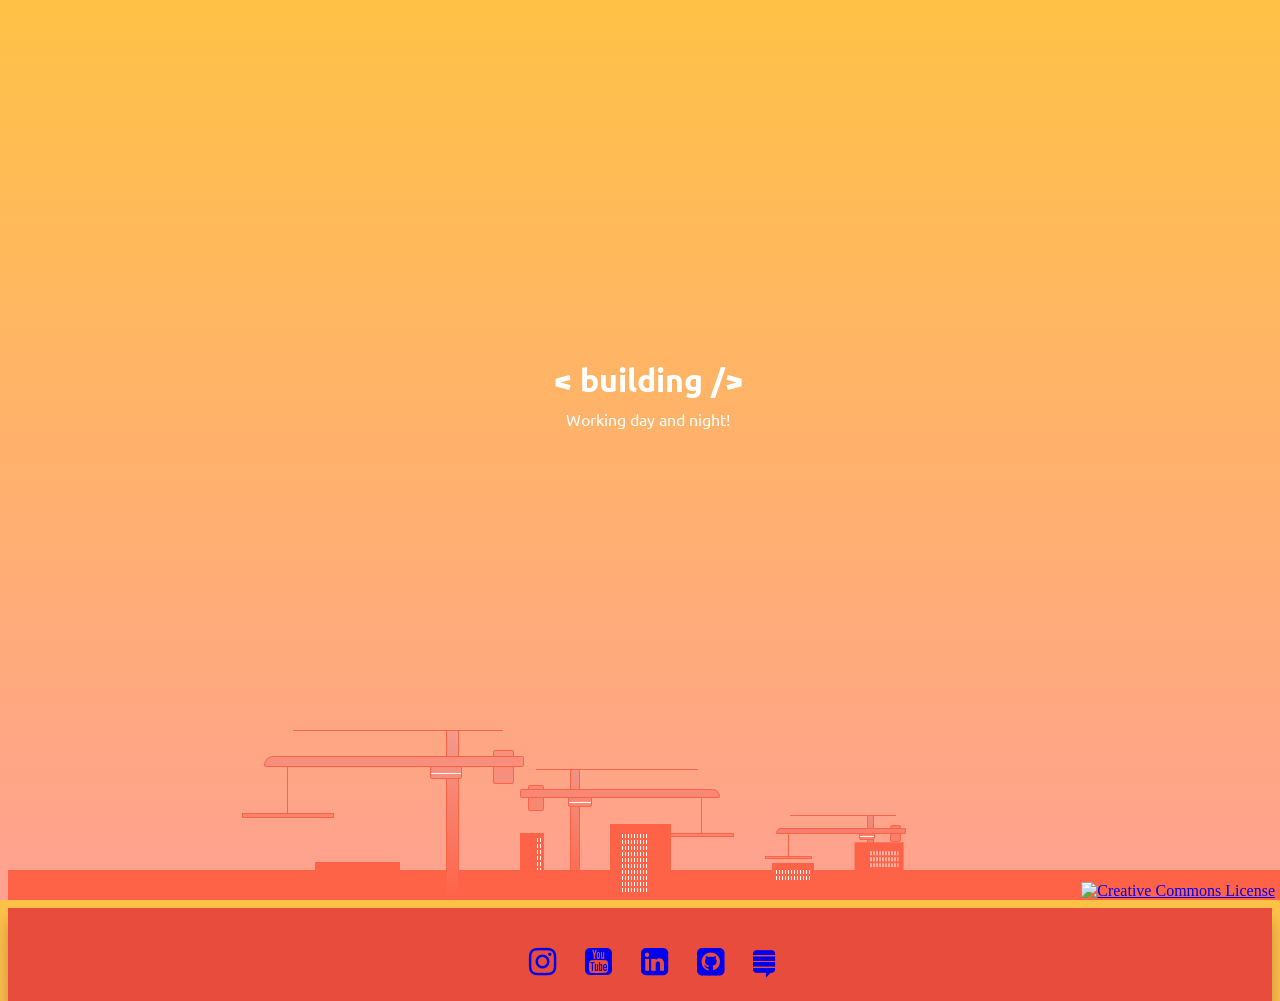
==== index.html @ 9c2941b0 "Add files via upload" ====
<!DOCTYPE html>
<html >
<head>
  <meta charset="UTF-8">
  <title>Under Construction</title>
  <meta name="viewport" content="width=device-width, initial-scale=1">
  <link rel="stylesheet" href="https://cdnjs.cloudflare.com/ajax/libs/normalize/5.0.0/normalize.min.css">
  <link rel="stylesheet" href="https://maxcdn.bootstrapcdn.com/font-awesome/4.7.0/css/font-awesome.min.css">

      <link rel="stylesheet" href="css/style.css">


</head>

<body>

<div id="content">
  <h1>< building /></h1>
  <p>Working day and night!</p>
</div>

<div class="box">
  <div class="social">
    <ul>
      <li><a href="https://www.instagram.com/astronomgunlugu/" class="social-item"><i class="fa fa-instagram"></i></a></li>
      <li><a href="https://www.youtube.com/channel/UC6YLeZN866WHP4m5f0MF90w" class="social-item"><i class="fa fa-youtube-square"></i></a></li>
      <li><a href="https://www.linkedin.com/in/stziza/" class="social-item"><i class="fa fa-linkedin-square"></i></a></li>
      <li><a href="https://github.com/stziza" class="social-item"><i class="fa fa-github-square"></i></a></li>
      <li><a href="https://stackexchange.com/users/5307423/h-aziz-kay%c4%b1han?tab=accounts" class="social-item"><i class="fa fa-stack-exchange"></i></a></li>
    </ul>
  </div>
</div>

<div id="outerCraneContainer">
  <div class="buildings">
    <div></div>
    <div class="1"></div>
    <div class="2"></div>
    <div class="3"></div>
    <div class="4"></div>
  </div>
  <div class="crane craneThree">
    <div class="line lineOne"></div>
    <div class="line lineTwo"></div>
    <div class="line lineThree"></div>
    <div class="stand"></div>
    <div class="weight"></div>
    <div class="cabin"></div>
    <div class="arm"></div>
  </div>
  <div class="crane craneTwo">
    <div class="line lineOne"></div>
    <div class="line lineTwo"></div>
    <div class="line lineThree"></div>
    <div class="stand"></div>
    <div class="weight"></div>
    <div class="cabin"></div>
    <div class="arm"></div>
  </div>
  <div class="crane craneOne">
    <div class="line lineOne"></div>
    <div class="line lineTwo"></div>
    <div class="line lineThree"></div>
    <div class="stand"></div>
    <div class="weight"></div>
    <div class="cabin"></div>
    <div class="arm"></div>
  </div>
</div><a rel="license" href="http://creativecommons.org/licenses/by-nc-sa/4.0/" id="license"><img alt="Creative Commons License" style="border-width:0" src="https://i.creativecommons.org/l/by-nc-sa/4.0/88x31.png"/></a>


</body>
</html>
---- css/style.css ----
@import url("https://fonts.googleapis.com/css?family=Ubuntu");
#outerCraneContainer {
  position: absolute;
  width: 100%;
  height: 100%;
  bottom: 0;
  overflow: hidden;
  display: -webkit-box;
  display: -ms-flexbox;
  display: flex;
  -webkit-box-pack: center;
      -ms-flex-pack: center;
          justify-content: center;
  box-shadow: inset 0 -60px 0 -30px #ff6347;
}
.buildings {
  height: 84.9673202614379px;
  width: 100%;
  left: 0;
}
.buildings div {
  height: inherit;
  width: 42.48366013071895px;
  background: #ff6347;
  position: absolute;
  bottom: 10%;
}
.buildings div:after {
  content: '';
  width: 80%;
  height: 60%;
  left: 10%;
  bottom: 30%;
  background: url("[data-uri]") repeat;
  position: absolute;
}
.buildings div:nth-of-type(1) {
  width: 42.48366013071895px;
  height: 21.241830065359476px;
  right: 37%;
  bottom: 18%;
}
.buildings div:nth-of-type(1):after {
  bottom: 11%;
}
.buildings div:nth-of-type(2) {
  width: 48.552754435107374px;
  height: 28.322440087145967px;
  right: 30%;
  bottom: 35%;
  -webkit-transform: rotate(180deg);
          transform: rotate(180deg);
}
.buildings div:nth-of-type(2):after {
  width: 60%;
  left: 11%;
}
.buildings div:nth-of-type(3) {
  width: 24.276377217553687px;
  height: 37.76325344952796px;
  left: 40%;
  bottom: 35%;
}
.buildings div:nth-of-type(3):after {
  bottom: 0;
  width: 20%;
  height: 85%;
  left: 70%;
}
.buildings div:nth-of-type(4) {
  width: 84.9673202614379px;
  height: 21.241830065359476px;
  left: 24%;
  bottom: 20%;
}
.buildings div:nth-of-type(4):after {
  background: none;
}
.buildings div:nth-of-type(5) {
  width: 61.794414735591204px;
  height: 67.97385620915033px;
  left: 47%;
  bottom: 10%;
}
.buildings div:nth-of-type(5):after {
  bottom: 0;
  width: 40%;
  height: 85%;
  left: 20%;
}
.crane,
.buildings {
  position: absolute;
  bottom: 0;
}
.crane div {
  border-radius: 2px;
  position: absolute;
}
.crane .line {
  border: none;
  background: #ff6347;
  outline: 1px solid transparent;
  z-index: 0;
}
.crane .lineOne {
  width: 60%;
  left: 11%;
  top: 0;
}
.crane .lineTwo {
  width: 19%;
  right: 8%;
  top: 0;
}
.crane .line.lineThree {
  height: 30%;
  top: 22%;
  left: 9%;
}
.crane .line.lineThree:after {
  content: '';
  position: absolute;
  height: 0.2em;
  width: 9000%;
  background: #ff826c;
  display: block;
  bottom: 0;
  left: -4500%;
  border: solid 1px #ff6347;
}
.craneTwo .line.lineThree:after {
  height: 0.1em;
}
.craneThree .line.lineThree:after {
  height: 0.05em;
}
.stand {
  height: 100%;
  width: 5%;
  right: 25%;
  z-index: 1;
  background: -webkit-linear-gradient(bottom, #ff6347, #f29b8b);
  background: linear-gradient(to top, #ff6347, #f29b8b);
}
.craneTwo .stand {
  background: -webkit-linear-gradient(bottom, #ff6347, #f19483);
  background: linear-gradient(to top, #ff6347, #f19483);
}
.craneThree .stand {
  background: -webkit-linear-gradient(bottom, #ff6347, #f08c7b);
  background: linear-gradient(to top, #ff6347, #f08c7b);
}
.weight {
  height: 20%;
  width: 8%;
  right: 4%;
  top: 12%;
  z-index: 2;
  background: #f88f7c;
}
.craneTwo .weight {
  background: #f88773;
}
.craneThree .weight {
  background: #f77f6b;
}
.cabin {
  height: 9%;
  width: 12%;
  right: 24%;
  top: 20%;
  z-index: 2;
  background: #f88f7c;
}
.cabin:after {
  content: '';
  position: absolute;
  height: 10%;
  width: 100%;
  background: #fff;
  display: block;
  top: 60%;
  left: 0;
}
.craneTwo .cabin {
  background: #f88773;
}
.craneThree .cabin {
  background: #f77f6b;
}
.arm {
  height: 7%;
  width: 100%;
  top: 15%;
  z-index: 3;
  background: #f88f7c;
}
.craneTwo .arm {
  background: #f88773;
}
.craneThree .arm {
  background: #f77f6b;
}
.crane div.arm {
  border-top-left-radius: 10px;
}
.brick {
  height: 6%;
  width: 9%;
  bottom: 0;
  left: 40%;
  background: #ff7359;
}
.brickTwo {
  left: 48%;
}
.brickThree {
  bottom: 5.5%;
  left: 44%;
}
.craneOne {
  width: 260px;
  height: 169.9346405228758px;
  left: 20%;
}
.craneOne div {
  border: solid 1px #ff6347;
}
.craneOne .line {
  height: 1px;
}
.craneOne .lineThree {
  width: 1px;
}
.craneTwo {
  width: 200px;
  height: 130.718954248366px;
  -webkit-transform: scaleX(-1);
          transform: scaleX(-1);
  left: 40%;
  z-index: -1;
}
.craneTwo div {
  border: solid 1px #ff6347;
}
.craneTwo .line {
  height: 0.769230769230769px;
}
.craneTwo .lineThree {
  width: 0.714285714285714px;
  -webkit-animation-delay: 3s;
          animation-delay: 3s;
}
.craneTwo .cabin,
.craneTwo .arm,
.craneTwo .picker,
.craneTwo .weight {
  -webkit-animation-delay: 3s;
          animation-delay: 3s;
}
.craneThree {
  width: 130px;
  height: 84.9673202614379px;
  left: 60%;
  z-index: -1;
}
.craneThree div {
  border: solid 1px #ff6347;
}
.craneThree .line {
  height: 0.5px;
}
.craneThree .lineThree {
  width: 0.5px;
  -webkit-animation-delay: 1.5s;
          animation-delay: 1.5s;
}
.craneThree .brickThree {
  bottom: 5%;
}
.craneThree .brickOne,
.craneThree .brickTwo {
  bottom: 0;
}
.craneThree .cabin,
.craneThree .arm,
.craneThree .picker,
.craneThree .weight {
  -webkit-animation-delay: 1.5s;
          animation-delay: 1.5s;
}
.crane {
  -webkit-perspective: 600px;
          perspective: 600px;
}
.lineOne {
  -webkit-transform-origin: right 0;
          transform-origin: right 0;
  -webkit-animation: moveLineOne 12s infinite alternate;
          animation: moveLineOne 12s infinite alternate;
}
.lineTwo {
  -webkit-transform-origin: top left;
          transform-origin: top left;
  -webkit-animation: moveLineTwo 12s infinite alternate;
          animation: moveLineTwo 12s infinite alternate;
}
.lineThree {
  -webkit-transform-origin: right center;
          transform-origin: right center;
  -webkit-animation: moveLineThree 12s ease-in-out infinite alternate;
          animation: moveLineThree 12s ease-in-out infinite alternate;
}
.cabin,
.arm,
.picker {
  -webkit-transform-origin: 80% center;
          transform-origin: 80% center;
  -webkit-animation: moveCrane 12s infinite alternate;
          animation: moveCrane 12s infinite alternate;
}
.weight {
  -webkit-transform-origin: 0 center;
          transform-origin: 0 center;
  -webkit-animation: moveWeight 12s infinite alternate;
          animation: moveWeight 12s infinite alternate;
}
html {
  -ms-text-size-adjust: 100%;
  -webkit-text-size-adjust: 100%;
  -webkit-tap-highlight-color: transparent;
}
html,
body {
  height: 100%;
}
* {
  box-sizing: border-box;
}
body {
  background: -webkit-linear-gradient(bottom, #ffa191, #ffc247);
  background: linear-gradient(to top, #ffa191, #ffc247);
  -webkit-font-smoothing: antialiased;
  -moz-osx-font-smoothing: grayscale;
  text-shadow: 1px 1px 1px rgba(0,0,0,0.004);
}
.box {
  background-color: #e74c3c;
  width: 100%;
  padding: 20px;
  position: relative;
  box-sizing: border-box;
  overflow: visible;
  box-shadow: 0 12px 15px 0 rgba(0, 0, 0, 0.24);
}
.box label {
  color: #FFF;
  font-size: 1.3em;
  font-family: 'Dosis', sans-serif;
}
.box input[type="email"] {
  background: transparent;
  border: none;
  border-bottom: solid 1px #FFF;
  padding: 5px;
  width: 100%;
  box-sizing: border-box;
  font-size: 1.1em;
  margin-top: 10px;
  color: #FFF;
  font-family: 'Dosis', sans-serif;
}
.box input[type="email"]:focus, .box input[type="email"]:active,
.box button[type="submit"]:focus, .box button[type="submit"]:active {
  outline: none;
  /*border-bottom: solid 3px #FFF; */
}
.box button[type="submit"] {
  margin: 30px auto;
  text-algin: center;
  border: none;
  background: transparent;
  border: solid 3px #FFF;
  padding: 5px 15%;
  text-transform: uppercase;
  color: #FFF;
  font-size: 1.5em;
  font-family: 'Architects Daughter',  cursive;
  border-radius: 3px;
  cursor: pointer;
  position: relative;
  left: 50%;
  transform: translate(-50%, 0);
}
.box button[type="submit"] .fa {
  margin-left: 10px;
}
.box button[type="submit"]:hover {
  background-color: #FFF;
  color: #e74c3c;
}
.box .social {
  margin: 0 auto;
  text-align: center;
}
.box .social ul {
  list-style-type: none;
  margin-bottom: 0;
  padding-left: 0;
}
.box .social ul li {
  display: inline-block;
  font-size: 2em;
  color: #FFF;
  margin-left: 25px;
  cursor: pointer;
}
#content {
  height: 100%;
  width: 100%;
  display: -webkit-box;
  display: -ms-flexbox;
  display: flex;
  -webkit-box-orient: vertical;
  -webkit-box-direction: normal;
      -ms-flex-direction: column;
          flex-direction: column;
  -webkit-box-align: center;
      -ms-flex-align: center;
          align-items: center;
  -webkit-box-pack: center;
      -ms-flex-pack: center;
          justify-content: center;
  font-family: Ubuntu;
  color: #fff;
}
#content h1,
#content p {
  margin: -8rem 0 0 1rem;
}
#content p {
  margin-top: 0.5rem;
}
#license {
  position: absolute;
  bottom: 0;
  right: 5px;
}
@-webkit-keyframes moveCrane {
  0%, 20% {
    -webkit-transform: rotateY(0);
            transform: rotateY(0);
  }
  70%, 100% {
    -webkit-transform: rotateY(45deg);
            transform: rotateY(45deg);
  }
}
@keyframes moveCrane {
  0%, 20% {
    -webkit-transform: rotateY(0);
            transform: rotateY(0);
  }
  70%, 100% {
    -webkit-transform: rotateY(45deg);
            transform: rotateY(45deg);
  }
}
@-webkit-keyframes moveWeight {
  0%, 20% {
    -webkit-transform: rotateY(0) translateX(0);
            transform: rotateY(0) translateX(0);
  }
  70%, 100% {
    -webkit-transform: rotateY(45deg) translateX(-50%);
            transform: rotateY(45deg) translateX(-50%);
  }
}
@keyframes moveWeight {
  0%, 20% {
    -webkit-transform: rotateY(0) translateX(0);
            transform: rotateY(0) translateX(0);
  }
  70%, 100% {
    -webkit-transform: rotateY(45deg) translateX(-50%);
            transform: rotateY(45deg) translateX(-50%);
  }
}
@-webkit-keyframes moveLineOne {
  0%, 20% {
    -webkit-transform: rotateY(0) rotateZ(-10deg);
            transform: rotateY(0) rotateZ(-10deg);
  }
  70%, 100% {
    -webkit-transform: rotateY(45deg) rotateZ(-10deg);
            transform: rotateY(45deg) rotateZ(-10deg);
  }
}
@keyframes moveLineOne {
  0%, 20% {
    -webkit-transform: rotateY(0) rotateZ(-10deg);
            transform: rotateY(0) rotateZ(-10deg);
  }
  70%, 100% {
    -webkit-transform: rotateY(45deg) rotateZ(-10deg);
            transform: rotateY(45deg) rotateZ(-10deg);
  }
}
@-webkit-keyframes moveLineTwo {
  0%, 20% {
    -webkit-transform: rotateY(0) rotateZ(29deg);
            transform: rotateY(0) rotateZ(29deg);
  }
  70%, 100% {
    -webkit-transform: rotateY(15deg) rotateZ(29deg);
            transform: rotateY(15deg) rotateZ(29deg);
  }
}
@keyframes moveLineTwo {
  0%, 20% {
    -webkit-transform: rotateY(0) rotateZ(29deg);
            transform: rotateY(0) rotateZ(29deg);
  }
  70%, 100% {
    -webkit-transform: rotateY(15deg) rotateZ(29deg);
            transform: rotateY(15deg) rotateZ(29deg);
  }
}
@-webkit-keyframes moveLineThree {
  0% {
    -webkit-transform: translate(0, 0);
            transform: translate(0, 0);
  }
  20% {
    -webkit-transform: translate(2500%, -18%);
            transform: translate(2500%, -18%);
  }
  60% {
    -webkit-transform: translate(11000%, -25%);
            transform: translate(11000%, -25%);
  }
  70% {
    -webkit-transform: translate(9100%, -25%);
            transform: translate(9100%, -25%);
    height: 30%;
  }
  90%, 100% {
    -webkit-transform: translate(9100%, -15%);
            transform: translate(9100%, -15%);
    height: 80%;
  }
}
@keyframes moveLineThree {
  0% {
    -webkit-transform: translate(0, 0);
            transform: translate(0, 0);
  }
  20% {
    -webkit-transform: translate(2500%, -18%);
            transform: translate(2500%, -18%);
  }
  60% {
    -webkit-transform: translate(11000%, -25%);
            transform: translate(11000%, -25%);
  }
  70% {
    -webkit-transform: translate(9100%, -25%);
            transform: translate(9100%, -25%);
    height: 30%;
  }
  90%, 100% {
    -webkit-transform: translate(9100%, -15%);
            transform: translate(9100%, -15%);
    height: 80%;
  }
}
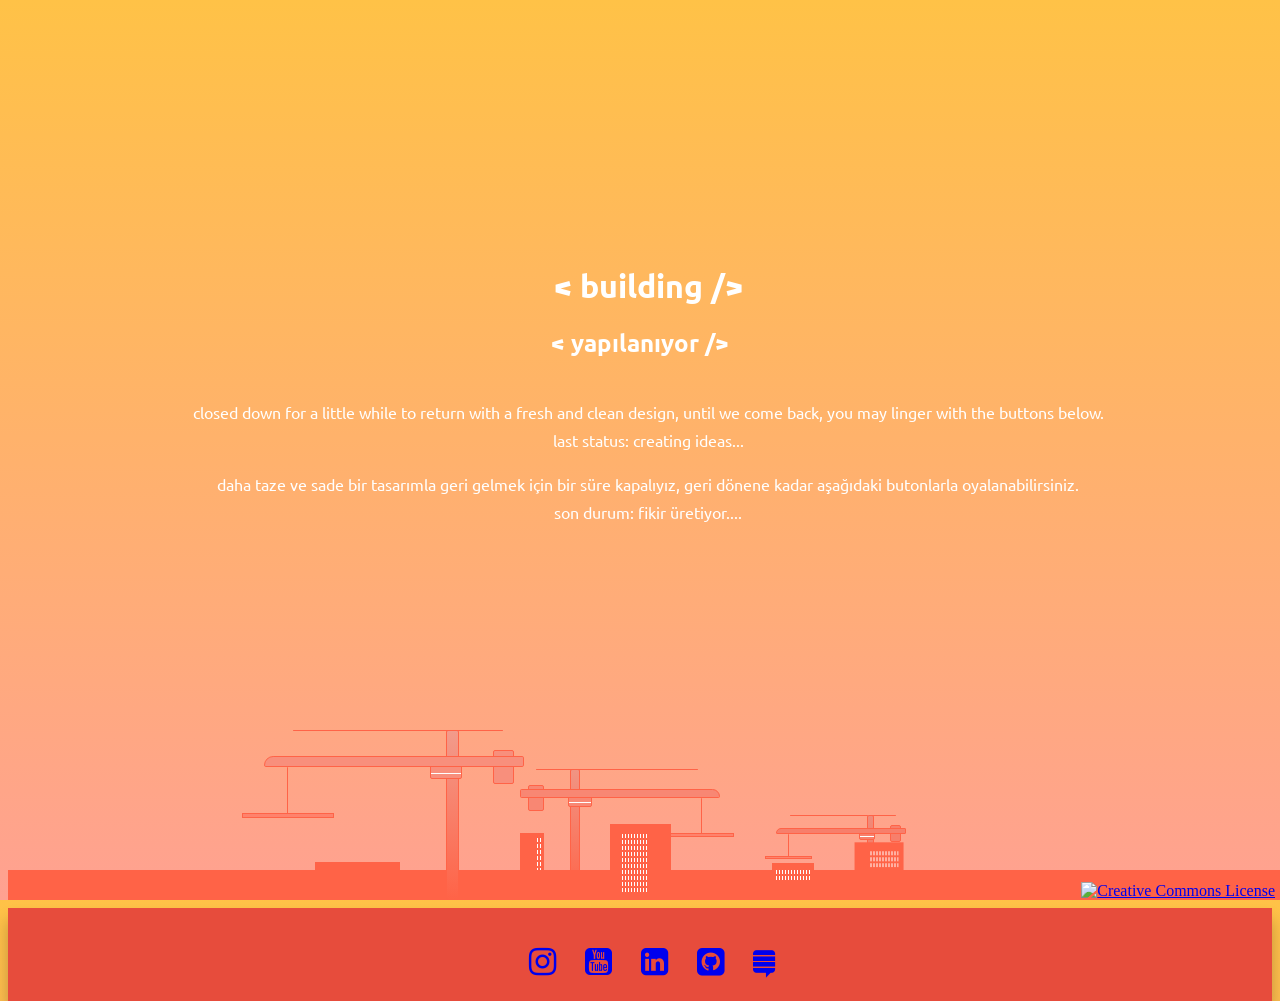
==== commit 21333acf: "Add files via upload" ====
--- a/index.html
+++ b/index.html
@@ -15,8 +15,17 @@
 <body>
 
 <div id="content">
-  <h1>< building /></h1>
-  <p>Working day and night!</p>
+  <h1><  building /></h1>
+  <h2><  yapılanıyor /></h2>
+  <p></p>
+  <p></p>
+  <p>closed down for a little while to return with a fresh and clean design, until we come back, you may linger with the buttons below.</p>
+  <p>last status: creating ideas...</p>
+  <p></p>
+  <p></p>
+  <p>daha taze ve sade bir tasarımla geri gelmek için bir süre kapalıyız, geri dönene kadar aşağıdaki butonlarla oyalanabilirsiniz.</p>
+  <p>son durum: fikir üretiyor....</p>
+
 </div>
 
 <div class="box">
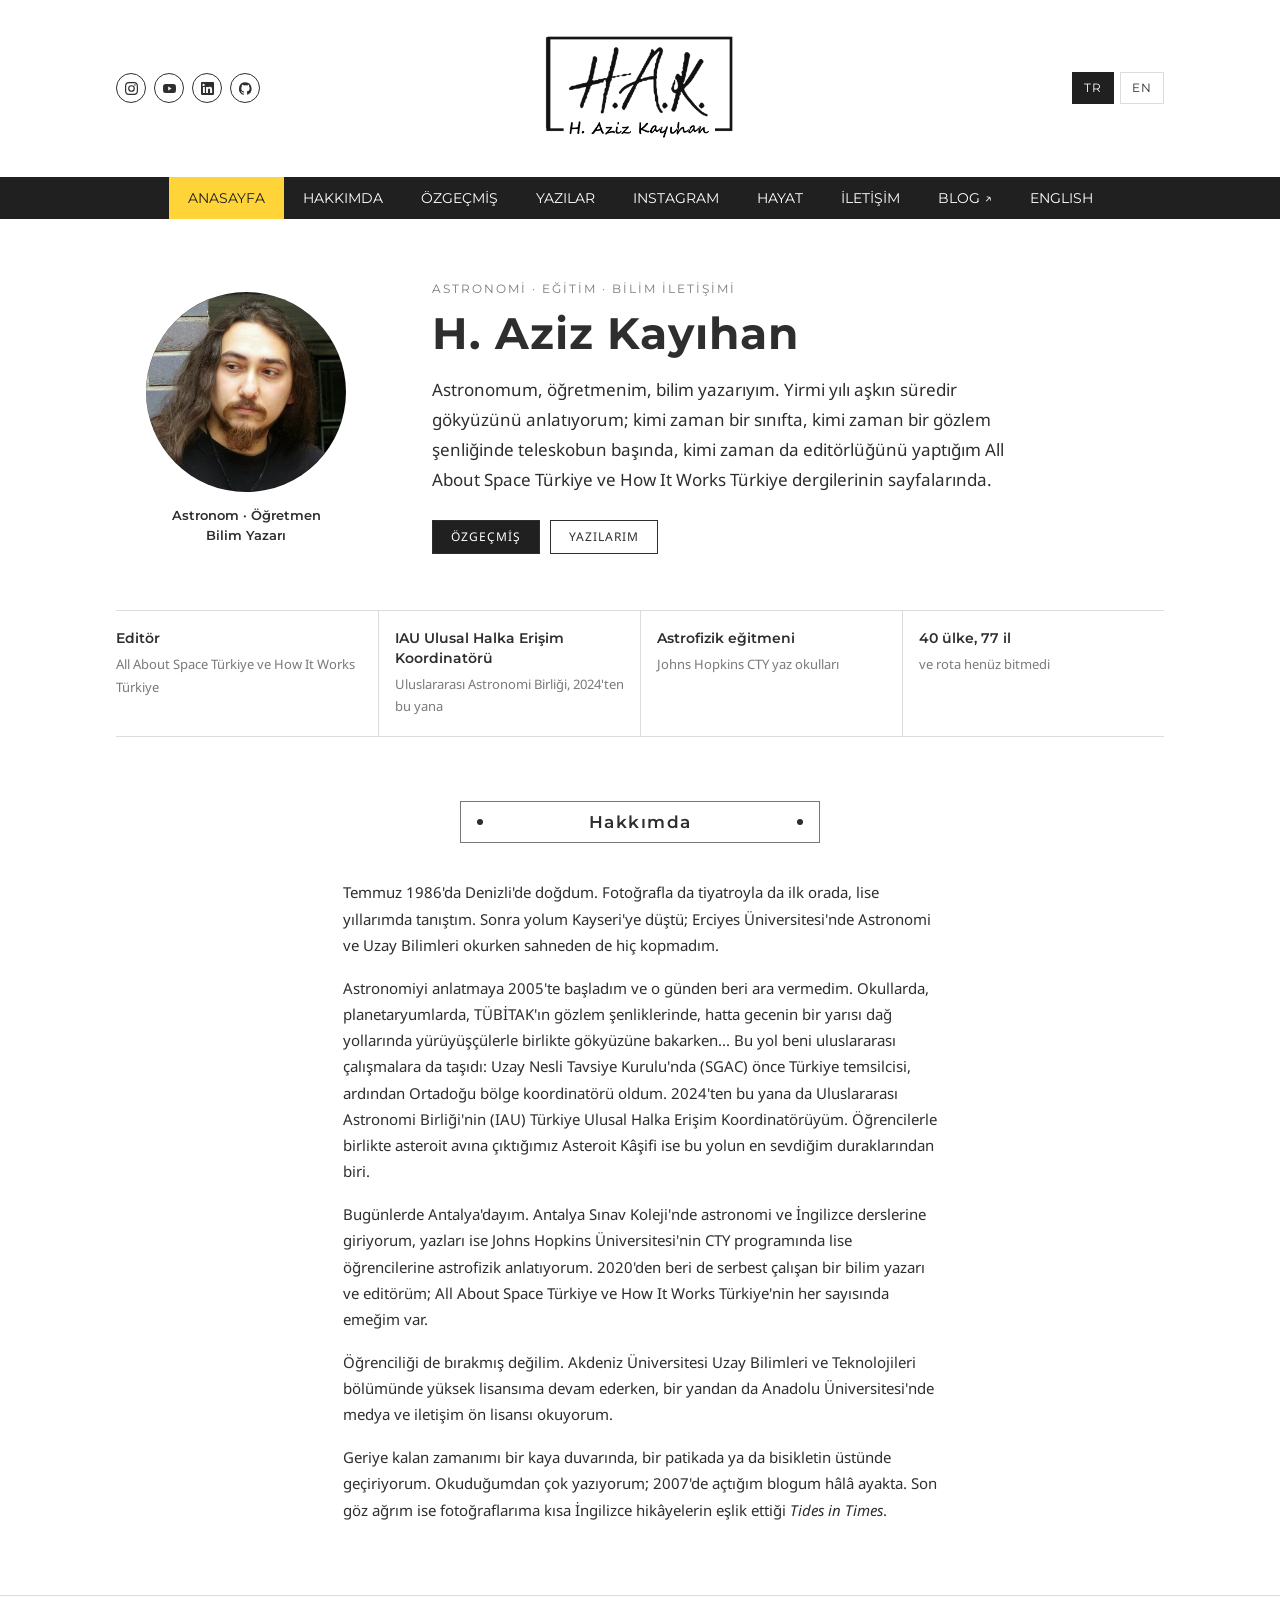
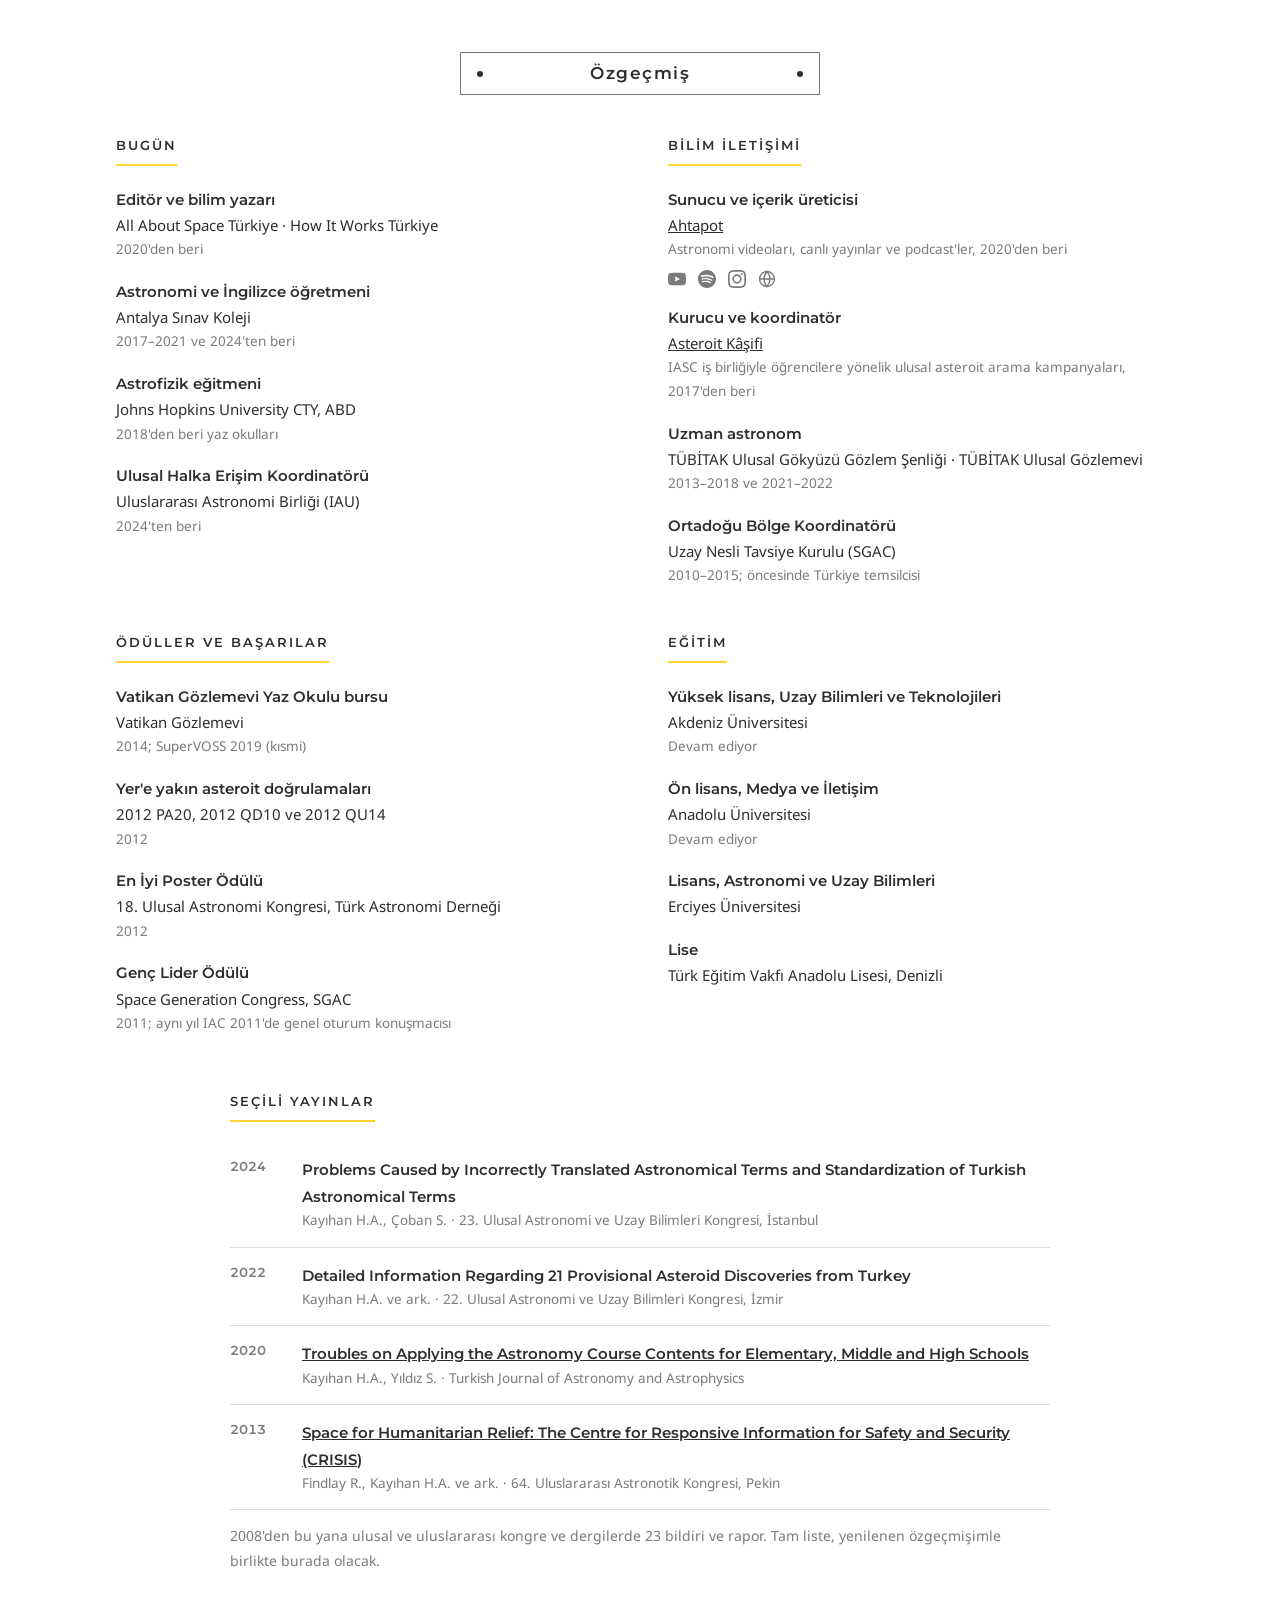
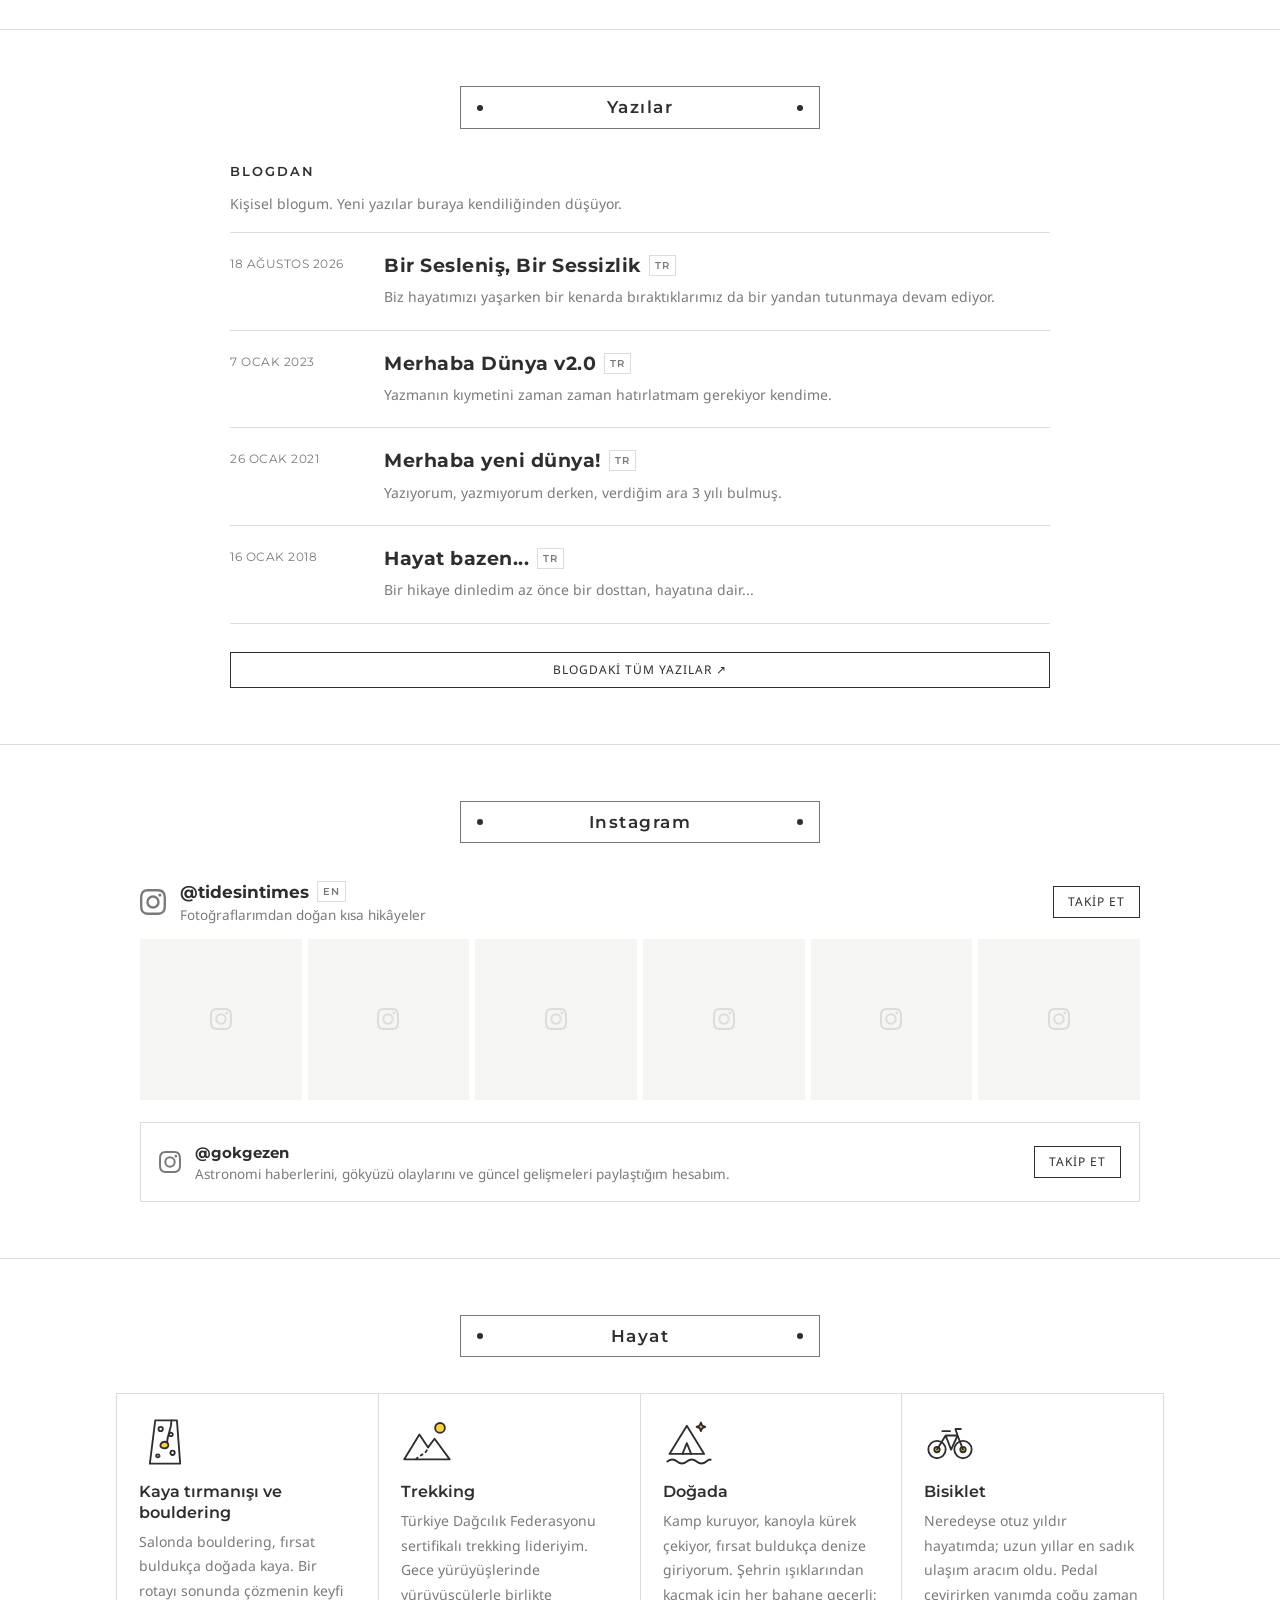
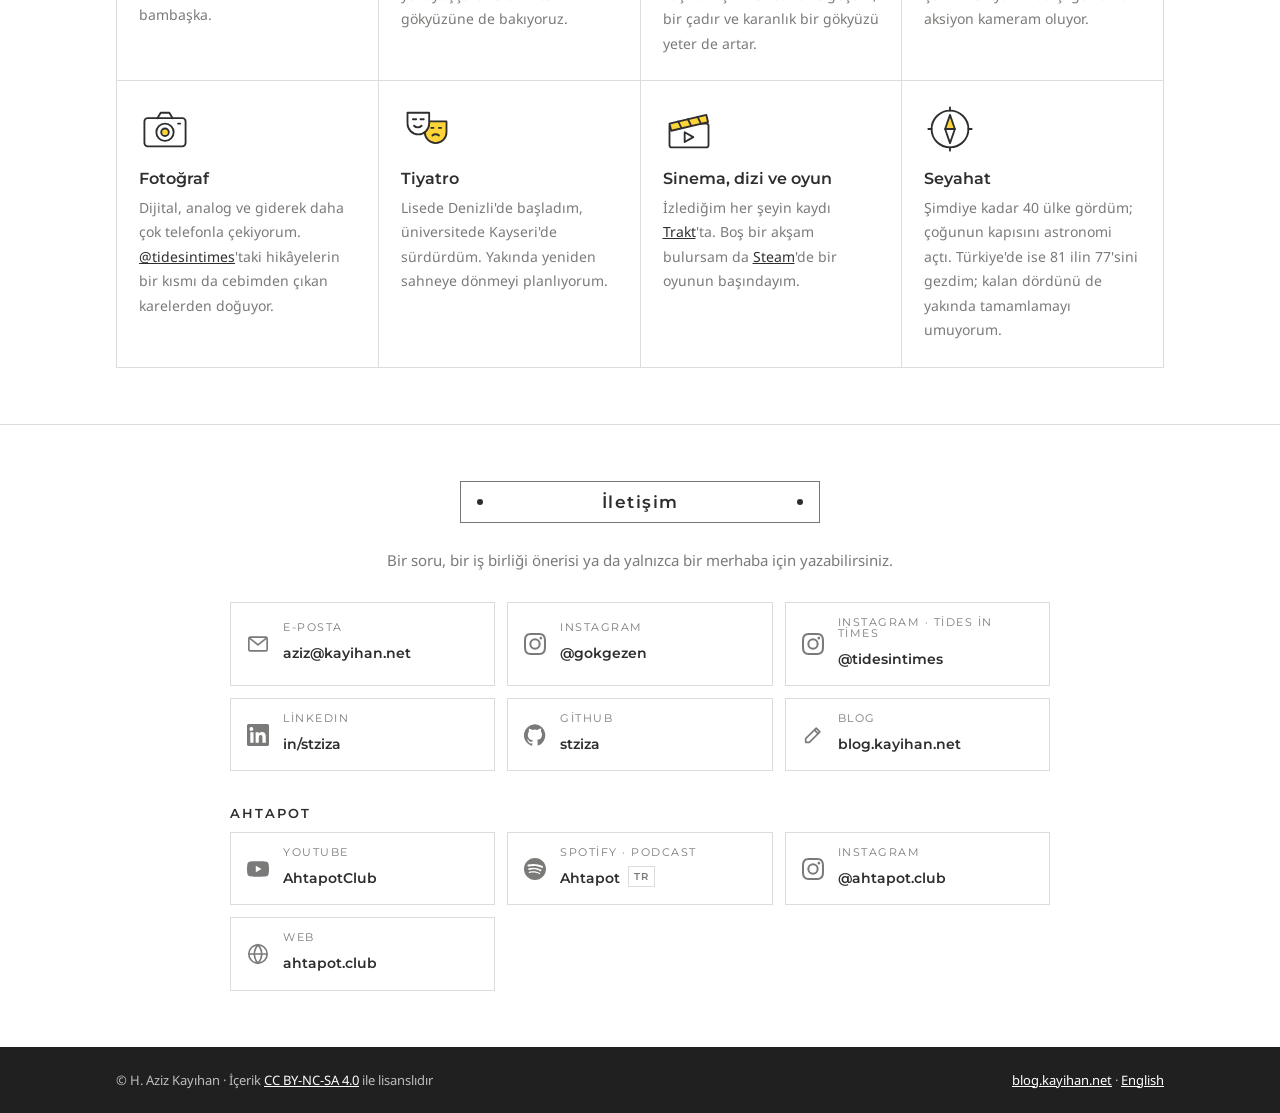
==== commit d1d8c075: "Replace the Under Construction page with the new site Add the Turkish home page, the English page in" ====
--- a/index.html
+++ b/index.html
@@ -1,82 +1,523 @@
-<!DOCTYPE html>
-<html >
+<!doctype html>
+<html lang="tr">
 <head>
-  <meta charset="UTF-8">
-  <title>Under Construction</title>
-  <meta name="viewport" content="width=device-width, initial-scale=1">
-  <link rel="stylesheet" href="https://cdnjs.cloudflare.com/ajax/libs/normalize/5.0.0/normalize.min.css">
-  <link rel="stylesheet" href="https://maxcdn.bootstrapcdn.com/font-awesome/4.7.0/css/font-awesome.min.css">
-
-      <link rel="stylesheet" href="css/style.css">
-
-
+<meta charset="utf-8">
+<meta name="viewport" content="width=device-width, initial-scale=1, viewport-fit=cover">
+<title>H. Aziz Kayıhan</title>
+<meta name="claude:viewport-fit-sides" content="cover">
+<meta name="description" content="H. Aziz Kayıhan: astronom, öğretmen ve bilim yazarı. All About Space Türkiye ve How It Works Türkiye editörü.">
+<link rel="alternate" hreflang="tr" href="https://kayihan.net/">
+<link rel="alternate" hreflang="en" href="https://kayihan.net/en/">
+<link rel="alternate" type="application/atom+xml" title="H.A.K. blog" href="http://blog.kayihan.net/feeds/posts/default">
+<link rel="preconnect" href="https://fonts.googleapis.com">
+<link rel="preconnect" href="https://fonts.gstatic.com" crossorigin>
+<link rel="stylesheet" href="https://fonts.googleapis.com/css2?family=Montserrat:wght@300;400;600;700&family=Noto+Sans:ital,wght@0,400;0,700;1,400&display=swap">
+<style>
+/* Layout: the blog's own frame (white masthead, dark menu bar with a yellow active tab, boxed section titles), no carousel; one centred column with a two-up intro. */
+:root{
+  --paper:#ffffff;
+  --soft:#f5f5f4;
+  --ink:#2e2e2e;
+  --bar:#202020;
+  --muted:#7a7a78;
+  --rule:#dcdcda;
+  --yellow:#ffd439;
+  --todo:#fff3bf;
+  --display:"Montserrat", "Helvetica Neue", Arial, sans-serif;
+  --body:"Noto Sans", "Droid Sans", "Segoe UI", Arial, sans-serif;
+  color-scheme: light;
+}
+*{box-sizing:border-box}
+body{margin:0;background:var(--paper);color:var(--ink);font:15px/1.75 var(--body)}
+body::before{content:"";position:fixed;inset:0 0 auto;height:env(safe-area-inset-top,0px);z-index:10;background:var(--paper)}
+a{color:inherit}
+img{max-width:100%}
+.wrap{max-width:1080px;margin:0 auto;padding-left:max(16px,env(safe-area-inset-left,0px));padding-right:max(16px,env(safe-area-inset-right,0px))}
+:focus-visible{outline:2px solid var(--yellow);outline-offset:3px}
+
+/* Masthead */
+.masthead .wrap{display:grid;grid-template-columns:1fr auto 1fr;align-items:center;padding-block:34px;gap:16px}
+.social{display:flex;gap:8px}
+.social a{width:30px;height:30px;border:1px solid var(--ink);border-radius:50%;display:grid;place-items:center;text-decoration:none;transition:background .2s,color .2s}
+.social a:hover{background:var(--bar);color:var(--paper)}
+.social svg{width:13px;height:13px;fill:currentColor}
+.logo{display:block;text-decoration:none;justify-self:center}
+.logo img{display:block;width:190px;height:auto}
+.logo-fallback{display:none;border:2px solid var(--ink);padding:6px 16px 4px;text-align:center}
+.logo-fallback b{display:block;font:300 34px/1 var(--display);letter-spacing:4px}
+.logo-fallback small{font:400 10px/1.6 var(--display);letter-spacing:.5px}
+.langs{justify-self:end;display:flex;gap:6px;font:400 12px/1 var(--display);letter-spacing:1px}
+.langs a,.langs span{border:1px solid var(--rule);padding:9px 11px;text-decoration:none}
+.langs span{background:var(--bar);color:var(--paper);border-color:var(--bar)}
+.langs a:hover{border-color:var(--ink)}
+
+/* Menu bar */
+.bar{background:var(--bar);position:sticky;top:env(safe-area-inset-top,0px);z-index:5}
+.bar .wrap{display:flex;overflow-x:auto;scrollbar-width:none}
+.bar .wrap > a:first-child{margin-left:auto}
+.bar .wrap > a:last-child{margin-right:auto}
+.bar .wrap::-webkit-scrollbar{display:none}
+.bar a{color:#fff;text-decoration:none;font:400 14px/1 var(--display);text-transform:uppercase;padding:14px 19px;white-space:nowrap}
+.bar a:hover{color:var(--yellow)}
+.bar a.on{background:var(--yellow);color:var(--bar)}
+
+/* Draft note */
+.draft{background:var(--soft);border-bottom:1px solid var(--rule);font-size:13px;color:var(--muted)}
+.draft .wrap{padding-block:10px}
+mark.todo{background:var(--todo);color:var(--ink);padding:0 4px;border-bottom:1px dashed #c9a400}
+
+/* Intro */
+.intro .wrap{display:grid;grid-template-columns:260px minmax(0,1fr);gap:56px;align-items:center;padding-block:64px 56px}
+.portrait{text-align:center}
+.portrait .ph{width:200px;height:200px;border-radius:50%;margin:0 auto 14px;overflow:hidden;background:var(--bar);display:grid;place-items:center}
+.portrait .ph img{width:100%;height:100%;object-fit:cover;display:block}
+.portrait .ph span{display:none;color:var(--yellow);font:700 44px/1 var(--display);letter-spacing:3px}
+.portrait p{margin:0;font:600 13px/1.5 var(--display)}
+.eyebrow{font:400 12px/1 var(--display);letter-spacing:2px;text-transform:uppercase;color:var(--muted);margin:0 0 14px}
+h1{font:700 44px/1.1 var(--display);letter-spacing:1px;margin:0 0 18px;text-wrap:balance}
+.lead{font-size:17px;max-width:60ch;margin:0 0 26px}
+.btns{display:flex;flex-wrap:wrap;gap:10px}
+.btn{display:inline-block;border:1px solid var(--ink);padding:10px 18px;font:400 12px/1 var(--body);letter-spacing:1px;text-transform:uppercase;text-decoration:none;transition:background .2s,color .2s}
+.btn:hover{background:var(--bar);color:var(--paper)}
+.btn.solid{background:var(--bar);color:var(--paper)}
+.btn.solid:hover{background:var(--yellow);color:var(--bar);border-color:var(--yellow)}
+.intro .facts-wrap{display:block;padding-block:0 8px}
+.facts{list-style:none;margin:0;padding:0;border-top:1px solid var(--rule);border-bottom:1px solid var(--rule);display:grid;grid-template-columns:repeat(4,minmax(0,1fr))}
+.facts li{padding:18px 16px;font-size:13px;color:var(--muted);border-left:1px solid var(--rule)}
+.facts li:first-child{border-left:0;padding-left:0}
+.facts b{display:block;color:var(--ink);font:600 14px/1.4 var(--display);margin-bottom:4px}
+
+/* Sections */
+section.block{padding-block:56px}
+section.block + section.block{border-top:1px solid var(--rule)}
+.title{display:flex;align-items:center;justify-content:space-between;gap:12px;border:1px solid #777;padding:10px 16px;max-width:360px;margin:0 auto 36px;font:600 17px/1.2 var(--display);letter-spacing:1.5px}
+.title::before,.title::after{content:"";width:6px;height:6px;border-radius:50%;background:var(--ink);flex:none}
+.title h2{font:inherit;margin:0;text-align:center;flex:1}
+.prose{max-width:66ch;margin:0 auto}
+.prose p{margin:0 0 1.1em}
+
+/* Work */
+.work{display:grid;grid-template-columns:repeat(2,minmax(0,1fr));gap:40px 56px}
+.work h3{font:600 13px/1 var(--display);letter-spacing:2px;text-transform:uppercase;margin:0 0 6px;padding-bottom:12px;border-bottom:2px solid var(--yellow);display:inline-block}
+.work ul{list-style:none;margin:14px 0 0;padding:0;display:grid;gap:16px}
+.work li{min-width:0}
+.work .role{font:600 15px/1.4 var(--display)}
+.work .org{display:block}
+.work .note{display:block;color:var(--muted);font-size:13.5px}
+.pubs{margin-top:52px;max-width:820px;margin-left:auto;margin-right:auto}
+.pubs h3{font:600 13px/1 var(--display);letter-spacing:2px;text-transform:uppercase;margin:0 0 6px;padding-bottom:12px;border-bottom:2px solid var(--yellow);display:inline-block}
+.pubs ol{list-style:none;margin:14px 0 0;padding:0}
+.pubs li{display:grid;grid-template-columns:56px minmax(0,1fr);gap:16px;padding:14px 0;border-bottom:1px solid var(--rule)}
+.pubs .y{font:600 13px/1.6 var(--display);color:var(--muted);font-variant-numeric:tabular-nums}
+.pubs .pt{font:600 15px/1.4 var(--display)}
+.pubs .pv{display:block;color:var(--muted);font-size:13.5px}
+.pubs a{color:var(--ink)}
+.pubs .count{color:var(--muted);font-size:14px;margin:14px 0 0}
+
+/* Writing */
+.posts{list-style:none;margin:0;padding:0}
+.posts li{display:grid;grid-template-columns:130px minmax(0,1fr);gap:24px;padding:20px 0;border-bottom:1px solid var(--rule)}
+.posts li:first-child{border-top:1px solid var(--rule)}
+.posts time{font:400 12px/1.8 var(--display);color:var(--muted);letter-spacing:.5px;text-transform:uppercase}
+.posts a.t{font:700 19px/1.3 var(--display);letter-spacing:.5px;text-decoration:none}
+.posts a.t:hover{text-decoration:underline;text-decoration-color:var(--yellow);text-decoration-thickness:3px}
+.posts p{margin:6px 0 0;color:var(--muted);font-size:14px}
+.lang{font:600 10px/1 var(--display);letter-spacing:1px;border:1px solid var(--rule);padding:3px 5px;margin-left:8px;vertical-align:3px;color:var(--muted);white-space:nowrap}
+.sub{font:600 13px/1 var(--display);letter-spacing:2px;text-transform:uppercase;margin:48px 0 6px}
+.subnote{color:var(--muted);font-size:14px;margin:0 0 20px}
+.more{display:block;margin-top:28px;border:1px solid var(--ink);padding:11px;text-align:center;font:400 12px/1 var(--body);letter-spacing:1px;text-transform:uppercase;text-decoration:none}
+.more:hover{background:var(--bar);color:var(--paper)}
+
+/* Life */
+.life{display:grid;grid-template-columns:repeat(4,minmax(0,1fr));border-top:1px solid var(--rule);border-left:1px solid var(--rule)}
+.life div{padding:22px 22px 24px;border-right:1px solid var(--rule);border-bottom:1px solid var(--rule);min-width:0}
+.life h3{margin:0 0 6px;font:600 16px/1.3 var(--display)}
+.life .ic{width:52px;height:52px;display:block;margin-bottom:14px;fill:none;stroke:var(--ink);stroke-width:1.7;stroke-linecap:round;stroke-linejoin:round}
+.life .ic .y{fill:var(--yellow)}
+.life .ic .p{fill:var(--paper)}
+.life div:hover .ic{transform:rotate(-4deg)}
+.life .ic{transition:transform .25s}
+.life p{margin:0;font-size:14px;color:var(--muted)}
+.life a{color:var(--ink)}
+
+/* Contact */
+.contact-lead{text-align:center;margin:-12px auto 28px;max-width:60ch;color:var(--muted)}
+.contact-sub{max-width:820px;margin:36px auto 12px;font:600 13px/1 var(--display);letter-spacing:2px;text-transform:uppercase}
+.contact{display:grid;grid-template-columns:repeat(auto-fit,minmax(220px,1fr));gap:12px;max-width:820px;margin:0 auto}
+.contact > a,.contact > div{display:flex;align-items:center;gap:14px;border:1px solid var(--rule);padding:14px 16px;text-decoration:none;min-width:0}
+.contact > a:hover{border-color:var(--ink)}
+.contact > a:hover svg{color:var(--ink)}
+.contact svg{width:22px;height:22px;flex:none;color:var(--muted);transition:color .2s}
+.contact span{min-width:0;overflow-wrap:anywhere}
+.contact small{display:block;font:400 11px/1 var(--display);letter-spacing:1.5px;text-transform:uppercase;color:var(--muted);margin-bottom:6px}
+.contact b{font:600 14px/1.3 var(--display)}
+.work .icons{display:flex;gap:12px;margin-top:8px}
+.work .icons a{color:var(--muted);display:inline-flex}
+.work .icons a:hover{color:var(--ink)}
+.work .icons svg{width:18px;height:18px}
+.subnote a{color:var(--ink)}
+/* Instagram */
+.igs{max-width:1000px;margin:0 auto;display:grid;gap:22px}
+.ig{min-width:0}
+.ig-head{display:flex;align-items:center;gap:14px;margin-bottom:14px}
+.ig-head > svg{width:26px;height:26px;flex:none;color:var(--muted)}
+.ig-head > div{flex:1;min-width:0}
+.ig-head .h{font:700 17px/1.3 var(--display);text-decoration:none}
+.ig-head .h:hover{text-decoration:underline;text-decoration-color:var(--yellow);text-decoration-thickness:3px}
+.ig-head small{display:block;color:var(--muted);font-size:13.5px;line-height:1.4}
+.ig-head .btn{padding:9px 14px;flex:none}
+.ig-grid{display:grid;grid-template-columns:repeat(6,minmax(0,1fr));gap:6px}
+.ig-also{display:flex;align-items:center;gap:14px;border:1px solid var(--rule);padding:16px 18px}
+.ig-also > svg{width:22px;height:22px;flex:none;color:var(--muted)}
+.ig-also > div{flex:1;min-width:0}
+.ig-also .h{font:700 15px/1.3 var(--display);text-decoration:none}
+.ig-also .h:hover{text-decoration:underline;text-decoration-color:var(--yellow);text-decoration-thickness:3px}
+.ig-also small{display:block;color:var(--muted);font-size:13.5px;line-height:1.45}
+.ig-also .btn{padding:9px 14px;flex:none}
+.tile{position:relative;aspect-ratio:1;max-width:100%;background:var(--soft);display:grid;place-items:center;color:var(--rule);overflow:hidden;transition:background .2s,color .2s}
+.tile svg{width:22px;height:22px}
+.tile:hover{background:var(--bar);color:var(--yellow)}
+.tile img{position:absolute;inset:0;width:100%;height:100%;object-fit:cover;transition:transform .4s,opacity .2s}
+.tile.has-img:hover img{transform:scale(1.04);opacity:.85}
+@media (max-width:820px){ .ig-grid{grid-template-columns:repeat(3,minmax(0,1fr))} }
+@media (max-width:560px){ .ig-head,.ig-also{flex-wrap:wrap} }
+
+footer{background:var(--bar);color:#bdbdbd;font-size:13px}
+footer .wrap{display:flex;flex-wrap:wrap;justify-content:space-between;gap:8px 24px;padding-block:22px}
+footer a{color:#fff}
+
+@media (max-width:820px){
+  .intro .wrap{grid-template-columns:1fr;gap:28px;padding-block:44px}
+  .facts{grid-template-columns:repeat(2,minmax(0,1fr))}
+  .facts li:nth-child(3){border-left:0;padding-left:0}
+  .work{grid-template-columns:1fr}
+  .life{grid-template-columns:repeat(2,minmax(0,1fr))}
+  h1{font-size:34px}
+}
+@media (max-width:560px){
+  .masthead .wrap{grid-template-columns:1fr;justify-items:center;padding-block:24px}
+  .langs{justify-self:center}
+  .bar .wrap{justify-content:flex-start}
+  .bar a{padding:13px 14px;font-size:13px}
+  .posts li{grid-template-columns:1fr;gap:4px}
+  .life{grid-template-columns:1fr}
+  .facts{grid-template-columns:1fr}
+  .facts li{border-left:0;padding-left:0;border-top:1px solid var(--rule)}
+  .facts li:first-child{border-top:0}
+}
+@media (prefers-reduced-motion:reduce){*{transition:none!important;scroll-behavior:auto!important}}
+html{scroll-behavior:smooth}
+section[id]{scroll-margin-top:60px}
+</style>
 </head>
-
 <body>
-
-<div id="content">
-  <h1><  building /></h1>
-  <h2><  yapılanıyor /></h2>
-  <p></p>
-  <p></p>
-  <p>closed down for a little while to return with a fresh and clean design, until we come back, you may linger with the buttons below.</p>
-  <p>last status: creating ideas...</p>
-  <p></p>
-  <p></p>
-  <p>daha taze ve sade bir tasarımla geri gelmek için bir süre kapalıyız, geri dönene kadar aşağıdaki butonlarla oyalanabilirsiniz.</p>
-  <p>son durum: fikir üretiyor....</p>
+<svg width="0" height="0" style="position:absolute" aria-hidden="true">
+  <symbol id="i-instagram" viewBox="0 0 24 24"><path fill="currentColor" d="M12 2.2c3.2 0 3.6 0 4.8.1 3.3.1 4.8 1.7 4.9 4.9.1 1.3.1 1.6.1 4.8s0 3.6-.1 4.8c-.1 3.2-1.7 4.8-4.9 4.9-1.3.1-1.6.1-4.8.1s-3.6 0-4.8-.1c-3.3-.1-4.8-1.7-4.9-4.9C2.2 15.6 2.2 15.2 2.2 12s0-3.6.1-4.8C2.4 3.9 3.9 2.4 7.2 2.3 8.4 2.2 8.8 2.2 12 2.2zM12 0C8.7 0 8.3 0 7.1.1 2.7.3.3 2.7.1 7.1 0 8.3 0 8.7 0 12s0 3.7.1 4.9c.2 4.4 2.6 6.8 7 7 1.2.1 1.6.1 4.9.1s3.7 0 4.9-.1c4.4-.2 6.8-2.6 7-7 .1-1.2.1-1.6.1-4.9s0-3.7-.1-4.9c-.2-4.4-2.6-6.8-7-7C15.7 0 15.3 0 12 0zm0 5.8a6.2 6.2 0 1 0 0 12.4 6.2 6.2 0 0 0 0-12.4zM12 16a4 4 0 1 1 0-8 4 4 0 0 1 0 8zm6.4-11.8a1.4 1.4 0 1 0 0 2.9 1.4 1.4 0 0 0 0-2.9z"/></symbol>
+  <symbol id="i-youtube" viewBox="0 0 24 24"><path fill="currentColor" d="M23.5 6.2a3 3 0 0 0-2.1-2.1C19.5 3.6 12 3.6 12 3.6s-7.5 0-9.4.5A3 3 0 0 0 .5 6.2 31 31 0 0 0 0 12a31 31 0 0 0 .5 5.8 3 3 0 0 0 2.1 2.1c1.9.5 9.4.5 9.4.5s7.5 0 9.4-.5a3 3 0 0 0 2.1-2.1A31 31 0 0 0 24 12a31 31 0 0 0-.5-5.8zM9.6 15.6V8.4l6.2 3.6-6.2 3.6z"/></symbol>
+  <symbol id="i-spotify" viewBox="0 0 24 24"><path fill="currentColor" d="M12 0C5.4 0 0 5.4 0 12s5.4 12 12 12 12-5.4 12-12S18.66 0 12 0zm5.52 17.34c-.24.36-.66.48-1.02.24-2.82-1.74-6.36-2.1-10.56-1.14-.42.12-.78-.18-.9-.54-.12-.42.18-.78.54-.9 4.56-1.02 8.52-.6 11.64 1.32.42.18.48.66.3 1.02zm1.44-3.3c-.3.42-.84.6-1.26.3-3.24-1.98-8.16-2.58-11.94-1.38-.48.12-1.02-.12-1.14-.6-.12-.48.12-1.02.6-1.14C9.6 9.9 15 10.56 18.72 12.84c.36.18.54.78.24 1.2zm.12-3.36C15.24 8.4 8.82 8.16 5.16 9.3c-.6.18-1.2-.18-1.38-.72-.18-.6.18-1.2.72-1.38 4.26-1.26 11.28-1.02 15.72 1.62.54.3.72 1.02.42 1.56-.3.42-1.02.6-1.56.3z"/></symbol>
+  <symbol id="i-linkedin" viewBox="0 0 24 24"><path fill="currentColor" d="M20.4 20.5h-3.6v-5.6c0-1.3 0-3-1.8-3s-2.1 1.4-2.1 2.9v5.7H9.4V9h3.4v1.6c.5-.9 1.6-1.8 3.4-1.8 3.6 0 4.3 2.4 4.3 5.5v6.2zM5.3 7.4a2.1 2.1 0 1 1 0-4.1 2.1 2.1 0 0 1 0 4.1zM7.1 20.5H3.6V9h3.5v11.5zM22.2 0H1.8C.8 0 0 .8 0 1.7v20.6c0 .9.8 1.7 1.8 1.7h20.4c1 0 1.8-.8 1.8-1.7V1.7C24 .8 23.2 0 22.2 0z"/></symbol>
+  <symbol id="i-github" viewBox="0 0 24 24"><path fill="currentColor" d="M12 .3a12 12 0 0 0-3.8 23.4c.6.1.8-.3.8-.6v-2c-3.3.7-4-1.6-4-1.6-.6-1.4-1.4-1.8-1.4-1.8-1-.7.1-.7.1-.7 1.2.1 1.8 1.2 1.8 1.2 1.1 1.8 2.8 1.3 3.5 1 0-.8.4-1.3.7-1.6-2.7-.3-5.5-1.3-5.5-5.9 0-1.3.5-2.4 1.2-3.2 0-.3-.5-1.5.2-3.2 0 0 1-.3 3.3 1.2a11.5 11.5 0 0 1 6 0C17.3 4.7 18.3 5 18.3 5c.7 1.7.2 2.9.1 3.2.8.8 1.2 1.9 1.2 3.2 0 4.6-2.8 5.6-5.5 5.9.4.4.8 1.1.8 2.2v3.3c0 .3.2.7.8.6A12 12 0 0 0 12 .3"/></symbol>
+  <symbol id="i-mail" viewBox="0 0 24 24"><g fill="none" stroke="currentColor" stroke-width="1.8" stroke-linejoin="round"><rect x="2" y="4.5" width="20" height="15" rx="1.5"/><path d="M2.8 5.5 12 13l9.2-7.5"/></g></symbol>
+  <symbol id="i-web" viewBox="0 0 24 24"><g fill="none" stroke="currentColor" stroke-width="1.8"><circle cx="12" cy="12" r="10"/><path d="M2 12h20M12 2c2.8 3 4 6.4 4 10s-1.2 7-4 10c-2.8-3-4-6.4-4-10s1.2-7 4-10z"/></g></symbol>
+  <symbol id="i-pen" viewBox="0 0 24 24"><g fill="none" stroke="currentColor" stroke-width="1.8" stroke-linejoin="round"><path d="M15.5 4.5l4 4L8 20H4v-4L15.5 4.5z"/><path d="M13.5 6.5l4 4"/></g></symbol>
+</svg>
+<div lang="tr">
+
+<header class="masthead">
+  <div class="wrap">
+    <nav class="social" aria-label="Sosyal medya">
+      <a href="https://www.instagram.com/gokgezen/" aria-label="Instagram" target="_blank" rel="noopener"><svg><use href="#i-instagram"/></svg></a>
+      <a href="https://www.youtube.com/@AhtapotClub" aria-label="YouTube" target="_blank" rel="noopener"><svg><use href="#i-youtube"/></svg></a>
+      <a href="https://www.linkedin.com/in/stziza/" aria-label="LinkedIn" target="_blank" rel="noopener"><svg><use href="#i-linkedin"/></svg></a>
+      <a href="https://github.com/stziza" aria-label="GitHub" target="_blank" rel="noopener"><svg><use href="#i-github"/></svg></a>
+    </nav>
+    <a class="logo" href="#top" aria-label="H.A.K. anasayfa">
+      <img src="img/hak-logo.png" alt="H.A.K. · H. Aziz Kayıhan" width="190" height="109" onerror="this.style.display='none';this.nextElementSibling.style.display='block'">
+      <span class="logo-fallback"><b>H.A.K.</b><small>H. Aziz Kayıhan</small></span>
+    </a>
+    <div class="langs" aria-label="Dil">
+      <span aria-current="true">TR</span>
+      <a href="en/" hreflang="en" lang="en">EN</a>
+    </div>
+  </div>
+</header>
+
+<nav class="bar" aria-label="Bölümler">
+  <div class="wrap">
+    <a href="#top" class="on" data-spy="top">Anasayfa</a>
+    <a href="#hakkimda" data-spy="hakkimda">Hakkımda</a>
+    <a href="#ozgecmis" data-spy="ozgecmis">Özgeçmiş</a>
+    <a href="#yazilar" data-spy="yazilar">Yazılar</a>
+    <a href="#instagram" data-spy="instagram">Instagram</a>
+    <a href="#hayat" data-spy="hayat">Hayat</a>
+    <a href="#iletisim" data-spy="iletisim">İletişim</a>
+    <a href="http://blog.kayihan.net/" target="_blank" rel="noopener">Blog ↗</a>
+    <a href="en/" hreflang="en" lang="en">English</a>
+  </div>
+</nav>
+
+
+<main id="top">
+  <section class="intro" aria-label="Giriş">
+    <div class="wrap">
+      <div class="portrait">
+        <div class="ph">
+          <img src="img/portre.jpg" alt="H. Aziz Kayıhan" width="200" height="200" onerror="this.style.display='none';this.nextElementSibling.style.display='block'">
+          <span>HAK</span>
+        </div>
+        <p>Astronom · Öğretmen<br>Bilim Yazarı</p>
+      </div>
+      <div>
+        <p class="eyebrow">Astronomi · Eğitim · Bilim iletişimi</p>
+        <h1>H. Aziz Kayıhan</h1>
+        <p class="lead">Astronomum, öğretmenim, bilim yazarıyım. Yirmi yılı aşkın süredir gökyüzünü anlatıyorum; kimi zaman bir sınıfta, kimi zaman bir gözlem şenliğinde teleskobun başında, kimi zaman da editörlüğünü yaptığım All About Space Türkiye ve How It Works Türkiye dergilerinin sayfalarında.</p>
+        <div class="btns">
+          <a class="btn solid" href="#ozgecmis">Özgeçmiş</a>
+          <a class="btn" href="#yazilar">Yazılarım</a>
+        </div>
+      </div>
+    </div>
+    <div class="wrap facts-wrap">
+      <ul class="facts">
+        <li><b>Editör</b>All About Space Türkiye ve How It Works Türkiye</li>
+        <li><b>IAU Ulusal Halka Erişim Koordinatörü</b>Uluslararası Astronomi Birliği, 2024'ten bu yana</li>
+        <li><b>Astrofizik eğitmeni</b>Johns Hopkins CTY yaz okulları</li>
+        <li><b>40 ülke, 77 il</b>ve rota henüz bitmedi</li>
+      </ul>
+    </div>
+  </section>
+
+  <section class="block" id="hakkimda">
+    <div class="wrap">
+      <div class="title"><h2>Hakkımda</h2></div>
+      <div class="prose">
+        <p>Temmuz 1986'da Denizli'de doğdum. Fotoğrafla da tiyatroyla da ilk orada, lise yıllarımda tanıştım. Sonra yolum Kayseri'ye düştü; Erciyes Üniversitesi'nde Astronomi ve Uzay Bilimleri okurken sahneden de hiç kopmadım.</p>
+        <p>Astronomiyi anlatmaya 2005'te başladım ve o günden beri ara vermedim. Okullarda, planetaryumlarda, TÜBİTAK'ın gözlem şenliklerinde, hatta gecenin bir yarısı dağ yollarında yürüyüşçülerle birlikte gökyüzüne bakarken... Bu yol beni uluslararası çalışmalara da taşıdı: Uzay Nesli Tavsiye Kurulu'nda (SGAC) önce Türkiye temsilcisi, ardından Ortadoğu bölge koordinatörü oldum. 2024'ten bu yana da Uluslararası Astronomi Birliği'nin (IAU) Türkiye Ulusal Halka Erişim Koordinatörüyüm. Öğrencilerle birlikte asteroit avına çıktığımız Asteroit Kâşifi ise bu yolun en sevdiğim duraklarından biri.</p>
+        <p>Bugünlerde Antalya'dayım. Antalya Sınav Koleji'nde astronomi ve İngilizce derslerine giriyorum, yazları ise Johns Hopkins Üniversitesi'nin CTY programında lise öğrencilerine astrofizik anlatıyorum. 2020'den beri de serbest çalışan bir bilim yazarı ve editörüm; All About Space Türkiye ve How It Works Türkiye'nin her sayısında emeğim var.</p>
+        <p>Öğrenciliği de bırakmış değilim. Akdeniz Üniversitesi Uzay Bilimleri ve Teknolojileri bölümünde yüksek lisansıma devam ederken, bir yandan da Anadolu Üniversitesi'nde medya ve iletişim ön lisansı okuyorum.</p>
+        <p>Geriye kalan zamanımı bir kaya duvarında, bir patikada ya da bisikletin üstünde geçiriyorum. Okuduğumdan çok yazıyorum; 2007'de açtığım blogum hâlâ ayakta. Son göz ağrım ise fotoğraflarıma kısa İngilizce hikâyelerin eşlik ettiği <em>Tides in Times</em>.</p>
+      </div>
+    </div>
+  </section>
+
+  <section class="block" id="ozgecmis">
+    <div class="wrap">
+      <div class="title"><h2>Özgeçmiş</h2></div>
+      <div class="work">
+        <div>
+          <h3>Bugün</h3>
+          <ul>
+            <li><span class="role">Editör ve bilim yazarı</span><span class="org">All About Space Türkiye · How It Works Türkiye</span><span class="note">2020'den beri</span></li>
+            <li><span class="role">Astronomi ve İngilizce öğretmeni</span><span class="org">Antalya Sınav Koleji</span><span class="note">2017–2021 ve 2024'ten beri</span></li>
+            <li><span class="role">Astrofizik eğitmeni</span><span class="org">Johns Hopkins University CTY, ABD</span><span class="note">2018'den beri yaz okulları</span></li>
+            <li><span class="role">Ulusal Halka Erişim Koordinatörü</span><span class="org">Uluslararası Astronomi Birliği (IAU)</span><span class="note">2024'ten beri</span></li>
+          </ul>
+        </div>
+        <div>
+          <h3>Bilim iletişimi</h3>
+          <ul>
+            <li><span class="role">Sunucu ve içerik üreticisi</span><span class="org"><a href="https://www.ahtapot.club/" target="_blank" rel="noopener">Ahtapot</a></span><span class="note">Astronomi videoları, canlı yayınlar ve podcast'ler, 2020'den beri</span>
+              <span class="icons">
+                <a href="https://www.youtube.com/@AhtapotClub" aria-label="Ahtapot YouTube" target="_blank" rel="noopener"><svg><use href="#i-youtube"/></svg></a>
+                <a href="https://open.spotify.com/show/0G1cSHroA2aiNYug60f56q" aria-label="Ahtapot Spotify" target="_blank" rel="noopener"><svg><use href="#i-spotify"/></svg></a>
+                <a href="https://www.instagram.com/ahtapot.club/" aria-label="Ahtapot Instagram" target="_blank" rel="noopener"><svg><use href="#i-instagram"/></svg></a>
+                <a href="https://www.ahtapot.club/" aria-label="ahtapot.club" target="_blank" rel="noopener"><svg><use href="#i-web"/></svg></a>
+              </span>
+            </li>
+            <li><span class="role">Kurucu ve koordinatör</span><span class="org"><a href="https://asteroidkasifi.com/" target="_blank" rel="noopener">Asteroit Kâşifi</a></span><span class="note">IASC iş birliğiyle öğrencilere yönelik ulusal asteroit arama kampanyaları, 2017'den beri</span></li>
+            <li><span class="role">Uzman astronom</span><span class="org">TÜBİTAK Ulusal Gökyüzü Gözlem Şenliği · TÜBİTAK Ulusal Gözlemevi</span><span class="note">2013–2018 ve 2021–2022</span></li>
+            <li><span class="role">Ortadoğu Bölge Koordinatörü</span><span class="org">Uzay Nesli Tavsiye Kurulu (SGAC)</span><span class="note">2010–2015; öncesinde Türkiye temsilcisi</span></li>
+          </ul>
+        </div>
+        <div>
+          <h3>Ödüller ve başarılar</h3>
+          <ul>
+            <li><span class="role">Vatikan Gözlemevi Yaz Okulu bursu</span><span class="org">Vatikan Gözlemevi</span><span class="note">2014; SuperVOSS 2019 (kısmi)</span></li>
+            <li><span class="role">Yer'e yakın asteroit doğrulamaları</span><span class="org">2012 PA20, 2012 QD10 ve 2012 QU14</span><span class="note">2012</span></li>
+            <li><span class="role">En İyi Poster Ödülü</span><span class="org">18. Ulusal Astronomi Kongresi, Türk Astronomi Derneği</span><span class="note">2012</span></li>
+            <li><span class="role">Genç Lider Ödülü</span><span class="org">Space Generation Congress, SGAC</span><span class="note">2011; aynı yıl IAC 2011'de genel oturum konuşmacısı</span></li>
+          </ul>
+        </div>
+        <div>
+          <h3>Eğitim</h3>
+          <ul>
+            <li><span class="role">Yüksek lisans, Uzay Bilimleri ve Teknolojileri</span><span class="org">Akdeniz Üniversitesi</span><span class="note">Devam ediyor</span></li>
+            <li><span class="role">Ön lisans, Medya ve İletişim</span><span class="org">Anadolu Üniversitesi</span><span class="note">Devam ediyor</span></li>
+            <li><span class="role">Lisans, Astronomi ve Uzay Bilimleri</span><span class="org">Erciyes Üniversitesi</span></li>
+            <li><span class="role">Lise</span><span class="org">Türk Eğitim Vakfı Anadolu Lisesi, Denizli</span></li>
+          </ul>
+        </div>
+      </div>
+
+      <div class="pubs">
+        <h3>Seçili yayınlar</h3>
+        <ol>
+          <li><span class="y">2024</span><div><span class="pt">Problems Caused by Incorrectly Translated Astronomical Terms and Standardization of Turkish Astronomical Terms</span><span class="pv">Kayıhan H.A., Çoban S. · 23. Ulusal Astronomi ve Uzay Bilimleri Kongresi, İstanbul</span></div></li>
+          <li><span class="y">2022</span><div><span class="pt">Detailed Information Regarding 21 Provisional Asteroid Discoveries from Turkey</span><span class="pv">Kayıhan H.A. ve ark. · 22. Ulusal Astronomi ve Uzay Bilimleri Kongresi, İzmir</span></div></li>
+          <li><span class="y">2020</span><div><span class="pt"><a href="https://dergipark.org.tr/en/pub/tjaa/issue/52859/830534" target="_blank" rel="noopener">Troubles on Applying the Astronomy Course Contents for Elementary, Middle and High Schools</a></span><span class="pv">Kayıhan H.A., Yıldız S. · Turkish Journal of Astronomy and Astrophysics</span></div></li>
+          <li><span class="y">2013</span><div><span class="pt"><a href="https://f001.backblazeb2.com/file/astronomgunlugu/CV/2013_IAC2013_SGC_SocietyPaper.pdf" target="_blank" rel="noopener">Space for Humanitarian Relief: The Centre for Responsive Information for Safety and Security (CRISIS)</a></span><span class="pv">Findlay R., Kayıhan H.A. ve ark. · 64. Uluslararası Astronotik Kongresi, Pekin</span></div></li>
+        </ol>
+        <p class="count">2008'den bu yana ulusal ve uluslararası kongre ve dergilerde 23 bildiri ve rapor. Tam liste, yenilenen özgeçmişimle birlikte burada olacak.</p>
+      </div>
+    </div>
+  </section>
+
+  <section class="block" id="yazilar">
+    <div class="wrap">
+      <div class="title"><h2>Yazılar</h2></div>
+      <div class="prose" style="max-width:820px">
+        <p class="sub" style="margin-top:0">Blogdan</p>
+        <p class="subnote">Kişisel blogum. Yeni yazılar buraya kendiliğinden düşüyor.</p>
+        <ul class="posts" id="posts"></ul>
+        <a class="more" href="http://blog.kayihan.net/" target="_blank" rel="noopener">Blogdaki tüm yazılar ↗</a>
+
+      </div>
+    </div>
+  </section>
+
+  <section class="block" id="instagram">
+    <div class="wrap">
+      <div class="title"><h2>Instagram</h2></div>
+      <!-- @tidesintimes için Behold JSON feed adresini aşağıdaki data-feed içine yapıştırın (https://feeds.behold.so/...). Boş kalırsa kutular profil sayfasına bağlanır. -->
+      <div class="igs">
+      <div class="ig" data-feed="">
+        <div class="ig-head"><svg><use href="#i-instagram"/></svg><div><a class="h" href="https://www.instagram.com/tidesintimes/" target="_blank" rel="noopener">@tidesintimes</a><span class="lang">EN</span><small>Fotoğraflarımdan doğan kısa hikâyeler</small></div><a class="btn" href="https://www.instagram.com/tidesintimes/" target="_blank" rel="noopener">Takip et</a></div>
+        <div class="ig-grid"><a class="tile" href="https://www.instagram.com/tidesintimes/" target="_blank" rel="noopener" aria-label="@tidesintimes Instagram"><svg><use href="#i-instagram"/></svg></a><a class="tile" href="https://www.instagram.com/tidesintimes/" target="_blank" rel="noopener" aria-label="@tidesintimes Instagram"><svg><use href="#i-instagram"/></svg></a><a class="tile" href="https://www.instagram.com/tidesintimes/" target="_blank" rel="noopener" aria-label="@tidesintimes Instagram"><svg><use href="#i-instagram"/></svg></a><a class="tile" href="https://www.instagram.com/tidesintimes/" target="_blank" rel="noopener" aria-label="@tidesintimes Instagram"><svg><use href="#i-instagram"/></svg></a><a class="tile" href="https://www.instagram.com/tidesintimes/" target="_blank" rel="noopener" aria-label="@tidesintimes Instagram"><svg><use href="#i-instagram"/></svg></a><a class="tile" href="https://www.instagram.com/tidesintimes/" target="_blank" rel="noopener" aria-label="@tidesintimes Instagram"><svg><use href="#i-instagram"/></svg></a></div>
+      </div>
+      <div class="ig-also">
+        <svg><use href="#i-instagram"/></svg>
+        <div><a class="h" href="https://www.instagram.com/gokgezen/" target="_blank" rel="noopener">@gokgezen</a><small>Astronomi haberlerini, gökyüzü olaylarını ve güncel gelişmeleri paylaştığım hesabım.</small></div>
+        <a class="btn" href="https://www.instagram.com/gokgezen/" target="_blank" rel="noopener">Takip et</a>
+      </div>
+      </div>
+    </div>
+  </section>
+
+  <section class="block" id="hayat">
+    <div class="wrap">
+      <div class="title"><h2>Hayat</h2></div>
+      <div class="life">
+        <div><svg class="ic" viewBox="0 0 48 48" aria-hidden="true"><path class="p" d="M10 44 15 4h20l3 40z"/><path d="M30 4c0 9-4 13-4 20"/><path class="y" d="M20 26c1.5-3 6-3 7 0 .8 2.4-1.5 4-3.6 3.8-2.6-.2-4.4-1.6-3.4-3.8z"/><circle cx="20" cy="12" r="2"/><path d="M28 16c1.2-1 3-.6 3.2.9.2 1.3-1.4 2-2.5 1.6-1-.4-1.4-1.6-.7-2.5z"/><circle cx="31" cy="34" r="2"/><path d="M16 36c1-1 2.8-.8 3 .6.2 1.2-1.2 1.8-2.2 1.4-.9-.3-1.3-1.2-.8-2z"/></svg><h3>Kaya tırmanışı ve bouldering</h3><p>Salonda bouldering, fırsat buldukça doğada kaya. Bir rotayı sonunda çözmenin keyfi bambaşka.</p></div>
+        <div><svg class="ic" viewBox="0 0 48 48" aria-hidden="true"><circle class="y" cx="36" cy="11" r="4.5"/><path d="M3 40 17 17l8 12 6-8 14 19z"/><path d="M14 40c3-4 9-5 10-9" stroke-dasharray="2 3.5"/></svg><h3>Trekking</h3><p>Türkiye Dağcılık Federasyonu sertifikalı trekking lideriyim. Gece yürüyüşlerinde yürüyüşçülerle birlikte gökyüzüne de bakıyoruz.</p></div>
+        <div><svg class="ic" viewBox="0 0 48 48" aria-hidden="true"><path class="y" d="M35 6l1.2 2.8L39 10l-2.8 1.2L35 14l-1.2-2.8L31 10l2.8-1.2z"/><path d="M6 35 22 9l16 26z"/><path d="M18 35l4-10 4 10"/><path d="M4 42c3-2.5 6-2.5 9 0s6 2.5 9 0 6-2.5 9 0 6 2.5 9 0 4-1.6 4-1.6"/></svg><h3>Doğada</h3><p>Kamp kuruyor, kanoyla kürek çekiyor, fırsat buldukça denize giriyorum. Şehrin ışıklarından kaçmak için her bahane geçerli; bir çadır ve karanlık bir gökyüzü yeter de artar.</p></div>
+        <div><svg class="ic" viewBox="0 0 48 48" aria-hidden="true"><circle cx="12" cy="31" r="8"/><circle cx="36" cy="31" r="8"/><circle class="y" cx="12" cy="31" r="2.5"/><circle class="y" cx="36" cy="31" r="2.5"/><path d="M12 31l8-13h11l5 13M20 18l5 13 6-13M17 14h7M31 18l-2-6h5"/></svg><h3>Bisiklet</h3><p>Neredeyse otuz yıldır hayatımda; uzun yıllar en sadık ulaşım aracım oldu. Pedal çevirirken yanımda çoğu zaman aksiyon kameram oluyor.</p></div>
+        <div><svg class="ic" viewBox="0 0 48 48" aria-hidden="true"><rect class="p" x="5" y="14" width="38" height="26" rx="3"/><path d="M17 14l3-5h8l3 5"/><circle cx="24" cy="27" r="8"/><circle class="y" cx="24" cy="27" r="3.5"/><path d="M36 19h2"/></svg><h3>Fotoğraf</h3><p>Dijital, analog ve giderek daha çok telefonla çekiyorum. <a href="https://www.instagram.com/tidesintimes/" target="_blank" rel="noopener">@tidesintimes</a>'taki hikâyelerin bir kısmı da cebimden çıkan karelerden doğuyor.</p></div>
+        <div><svg class="ic" viewBox="0 0 48 48" aria-hidden="true"><path class="y" d="M22 17h20v10a10 10 0 0 1-20 0z"/><path d="M28 23h2M35 23h2M29 30c1.5-1.5 4.5-1.5 6 0"/><path class="p" d="M6 9h20v10a10 10 0 0 1-20 0z"/><path d="M11 15h3M18 15h3M12 21c2 2 5 2 7 0"/></svg><h3>Tiyatro</h3><p>Lisede Denizli'de başladım, üniversitede Kayseri'de sürdürdüm. Yakında yeniden sahneye dönmeyi planlıyorum.</p></div>
+        <div><svg class="ic" viewBox="0 0 48 48" aria-hidden="true"><rect class="p" x="6" y="19" width="36" height="22" rx="2"/><path class="y" d="M6 19l34-8 1.6 6.6L7.6 25.6z"/><path d="M14 17l3 6M23 15l3 6M32 13l3 6"/><path d="M20 27v9l8-4.5z"/></svg><h3>Sinema, dizi ve oyun</h3><p>İzlediğim her şeyin kaydı <a href="https://trakt.tv/users/stziza" target="_blank" rel="noopener">Trakt</a>'ta. Boş bir akşam bulursam da <a href="https://steamcommunity.com/id/stziza/" target="_blank" rel="noopener">Steam</a>'de bir oyunun başındayım.</p></div>
+        <div><svg class="ic" viewBox="0 0 48 48" aria-hidden="true"><circle cx="24" cy="24" r="17"/><path class="y" d="M24 11l4.5 13h-9z"/><path class="p" d="M24 37l-4.5-13h9z"/><path d="M24 4v3M24 41v3M4 24h3M41 24h3"/></svg><h3>Seyahat</h3><p>Şimdiye kadar 40 ülke gördüm; çoğunun kapısını astronomi açtı. Türkiye'de ise 81 ilin 77'sini gezdim; kalan dördünü de yakında tamamlamayı umuyorum.</p></div>
+      </div>
+    </div>
+  </section>
+
+  <section class="block" id="iletisim">
+    <div class="wrap">
+      <div class="title"><h2>İletişim</h2></div>
+      <p class="contact-lead">Bir soru, bir iş birliği önerisi ya da yalnızca bir merhaba için yazabilirsiniz.</p>
+      <div class="contact">
+        <a id="mail" href="#iletisim"><svg><use href="#i-mail"/></svg><span><small>E-posta</small><b id="mail-text">aziz [at] kayihan.net</b></span></a>
+        <a href="https://www.instagram.com/gokgezen/" target="_blank" rel="noopener"><svg><use href="#i-instagram"/></svg><span><small>Instagram</small><b>@gokgezen</b></span></a>
+        <a href="https://www.instagram.com/tidesintimes/" target="_blank" rel="noopener"><svg><use href="#i-instagram"/></svg><span><small>Instagram · Tides in Times</small><b>@tidesintimes</b></span></a>
+        <a href="https://www.linkedin.com/in/stziza/" target="_blank" rel="noopener"><svg><use href="#i-linkedin"/></svg><span><small>LinkedIn</small><b>in/stziza</b></span></a>
+        <a href="https://github.com/stziza" target="_blank" rel="noopener"><svg><use href="#i-github"/></svg><span><small>GitHub</small><b>stziza</b></span></a>
+        <a href="http://blog.kayihan.net/" target="_blank" rel="noopener"><svg><use href="#i-pen"/></svg><span><small>Blog</small><b>blog.kayihan.net</b></span></a>
+      </div>
+      <p class="contact-sub">Ahtapot</p>
+      <div class="contact">
+        <a href="https://www.youtube.com/@AhtapotClub" target="_blank" rel="noopener"><svg><use href="#i-youtube"/></svg><span><small>YouTube</small><b>AhtapotClub</b></span></a>
+        <a href="https://open.spotify.com/show/0G1cSHroA2aiNYug60f56q" target="_blank" rel="noopener"><svg><use href="#i-spotify"/></svg><span><small>Spotify · Podcast</small><b>Ahtapot</b><span class="lang">TR</span></span></a>
+        <a href="https://www.instagram.com/ahtapot.club/" target="_blank" rel="noopener"><svg><use href="#i-instagram"/></svg><span><small>Instagram</small><b>@ahtapot.club</b></span></a>
+        <a href="https://www.ahtapot.club/" target="_blank" rel="noopener"><svg><use href="#i-web"/></svg><span><small>Web</small><b>ahtapot.club</b></span></a>
+      </div>
+    </div>
+  </section>
+</main>
+
+<footer>
+  <div class="wrap">
+    <span>© H. Aziz Kayıhan · İçerik <a href="http://creativecommons.org/licenses/by-nc-sa/4.0/deed.tr" target="_blank" rel="noopener">CC BY-NC-SA 4.0</a> ile lisanslıdır</span>
+    <span><a href="http://blog.kayihan.net/" target="_blank" rel="noopener">blog.kayihan.net</a> · <a href="en/" hreflang="en" lang="en">English</a></span>
+  </div>
+</footer>
 
 </div>
-
-<div class="box">
-  <div class="social">
-    <ul>
-      <li><a href="https://www.instagram.com/astronomgunlugu/" class="social-item"><i class="fa fa-instagram"></i></a></li>
-      <li><a href="https://www.youtube.com/channel/UC6YLeZN866WHP4m5f0MF90w" class="social-item"><i class="fa fa-youtube-square"></i></a></li>
-      <li><a href="https://www.linkedin.com/in/stziza/" class="social-item"><i class="fa fa-linkedin-square"></i></a></li>
-      <li><a href="https://github.com/stziza" class="social-item"><i class="fa fa-github-square"></i></a></li>
-      <li><a href="https://stackexchange.com/users/5307423/h-aziz-kay%c4%b1han?tab=accounts" class="social-item"><i class="fa fa-stack-exchange"></i></a></li>
-    </ul>
-  </div>
-</div>
-
-<div id="outerCraneContainer">
-  <div class="buildings">
-    <div></div>
-    <div class="1"></div>
-    <div class="2"></div>
-    <div class="3"></div>
-    <div class="4"></div>
-  </div>
-  <div class="crane craneThree">
-    <div class="line lineOne"></div>
-    <div class="line lineTwo"></div>
-    <div class="line lineThree"></div>
-    <div class="stand"></div>
-    <div class="weight"></div>
-    <div class="cabin"></div>
-    <div class="arm"></div>
-  </div>
-  <div class="crane craneTwo">
-    <div class="line lineOne"></div>
-    <div class="line lineTwo"></div>
-    <div class="line lineThree"></div>
-    <div class="stand"></div>
-    <div class="weight"></div>
-    <div class="cabin"></div>
-    <div class="arm"></div>
-  </div>
-  <div class="crane craneOne">
-    <div class="line lineOne"></div>
-    <div class="line lineTwo"></div>
-    <div class="line lineThree"></div>
-    <div class="stand"></div>
-    <div class="weight"></div>
-    <div class="cabin"></div>
-    <div class="arm"></div>
-  </div>
-</div><a rel="license" href="http://creativecommons.org/licenses/by-nc-sa/4.0/" id="license"><img alt="Creative Commons License" style="border-width:0" src="https://i.creativecommons.org/l/by-nc-sa/4.0/88x31.png"/></a>
-
-
+<script>
+(function(){
+  var BLOG_ID = '7600596250299023351';
+  var isStory = function(t){ return /^tides?\s+in\s+times/i.test(t); };
+
+  // Feed yanıt verene kadar (ya da hiç veremezse) gösterilen yazılar.
+  var fallback = [
+    {t:'Tide in Times: 05.09.2026', d:'2026-09-05', u:'http://blog.kayihan.net/2026/09/tide-in-times-05092026.html', s:'"What lies beyond the horizon?..." She sat on the rustic swing, gazing out at the vastness of the ocean, the same thought in her mind.', img:null},
+    {t:'Tides in Times: 23.08.2026', d:'2026-08-23', u:'http://blog.kayihan.net/2026/08/tide-in-times-23082026.html', s:'"Have you ever stepped out of this corner of your life and explored the beauties of the universe?" he asked.', img:null},
+    {t:'Bir Sesleniş, Bir Sessizlik', d:'2026-08-18', u:'http://blog.kayihan.net/2026/08/bir-seslenis-bir-sessizlik.html', s:'Biz hayatımızı yaşarken bir kenarda bıraktıklarımız da bir yandan tutunmaya devam ediyor.'},
+    {t:'Merhaba Dünya v2.0', d:'2023-01-07', u:'http://blog.kayihan.net/2023/01/merhaba-dunya-v20.html', s:'Yazmanın kıymetini zaman zaman hatırlatmam gerekiyor kendime.'},
+    {t:'Merhaba yeni dünya!', d:'2021-01-26', u:'http://blog.kayihan.net/2021/01/merhaba-yeni-dunya.html', s:'Yazıyorum, yazmıyorum derken, verdiğim ara 3 yılı bulmuş.'},
+    {t:'Hayat bazen...', d:'2018-01-16', u:'http://blog.kayihan.net/2018/01/hayat-bazen.html', s:'Bir hikaye dinledim az önce bir dosttan, hayatına dair...'}
+  ];
+
+  var MONTHS = ['Ocak','Şubat','Mart','Nisan','Mayıs','Haziran','Temmuz','Ağustos','Eylül','Ekim','Kasım','Aralık'];
+  function fmt(iso){ var p = iso.split('-'); return +p[2] + ' ' + MONTHS[+p[1]-1] + ' ' + p[0]; }
+  function esc(s){ var d = document.createElement('div'); d.textContent = s; return d.innerHTML.replace(/"/g,'&quot;'); }
+  function clip(s, n){ s = s.replace(/\s+/g,' ').trim(); if (s.length <= n) return s; return s.slice(0, s.lastIndexOf(' ', n)) + '…'; }
+
+  function render(items){
+    var posts = items.filter(function(x){ return !isStory(x.t); }).slice(0, 4);
+    document.getElementById('posts').innerHTML = posts.map(function(p){
+      return '<li><time datetime="'+p.d+'">'+fmt(p.d)+'</time><div><a class="t" href="'+esc(p.u)+'" target="_blank" rel="noopener">'+esc(p.t)+'</a><span class="lang">TR</span><p>'+esc(clip(p.s, 170))+'</p></div></li>';
+    }).join('');
+  }
+
+
+  // E-posta adresini sayfa açılınca birleştir (spam botlarına karşı).
+  var u = 'aziz', d = 'kayihan.net', m = document.getElementById('mail');
+  if (m) { m.href = 'mailto:' + u + '@' + d; document.getElementById('mail-text').textContent = u + '@' + d; }
+
+
+  // Instagram: Behold JSON feed'i varsa son 6 gönderiyi göster.
+  Array.prototype.forEach.call(document.querySelectorAll('.ig[data-feed]'), function(panel){
+    var url = panel.getAttribute('data-feed');
+    if (!url) return;
+    fetch(url).then(function(r){ return r.json(); }).then(function(d){
+      var posts = (d.posts || []).slice(0, 6);
+      if (!posts.length) return;
+      panel.querySelector('.ig-grid').innerHTML = posts.map(function(p){
+        var img = (p.sizes && p.sizes.medium && p.sizes.medium.mediaUrl) || p.thumbnailUrl || p.mediaUrl;
+        var alt = p.altText || clip(p.prunedCaption || p.caption || '', 90);
+        return '<a class="tile has-img" href="'+esc(p.permalink)+'" target="_blank" rel="noopener"><img loading="lazy" src="'+esc(img)+'" alt="'+esc(alt)+'"></a>';
+      }).join('');
+    }).catch(function(){ /* profil bağlantılı kutular kalır */ });
+  });
+
+  render(fallback);
+
+  // Blogger'dan canlı yazı akışı (kayihan.net üzerinde çalışır).
+  window.hakFeed = function(data){
+    try {
+      var entries = (data.feed && data.feed.entry) || [];
+      var items = entries.map(function(e){
+        var link = (e.link || []).filter(function(l){ return l.rel === 'alternate'; })[0];
+        var thumb = e.media$thumbnail ? e.media$thumbnail.url.replace(/\/s72-[^\/]*\//, '/w600-h400-p-k-no-nu/') : null;
+        return { t: e.title.$t, d: e.published.$t.slice(0,10), u: link ? link.href : 'http://blog.kayihan.net/', s: (e.summary ? e.summary.$t : ''), img: thumb };
+      });
+      if (items.length) render(items);
+    } catch (err) { /* yedek liste kalır */ }
+  };
+  var s = document.createElement('script');
+  s.src = 'https://www.blogger.com/feeds/' + BLOG_ID + '/posts/summary?alt=json-in-script&max-results=15&callback=hakFeed';
+  s.async = true;
+  document.body.appendChild(s);
+
+  // Görünen bölümün menü öğesini vurgula.
+  var links = Array.prototype.slice.call(document.querySelectorAll('.bar a[data-spy]'));
+  var ids = ['hakkimda','ozgecmis','yazilar','instagram','hayat','iletisim'];
+  function spy(){
+    var cur = 'top';
+    ids.forEach(function(id){ var el = document.getElementById(id); if (el && el.getBoundingClientRect().top < 140) cur = id; });
+    links.forEach(function(a){ a.classList.toggle('on', a.getAttribute('data-spy') === cur); });
+  }
+  window.addEventListener('scroll', spy, {passive:true});
+  spy();
+})();
+</script>
 </body>
 </html>
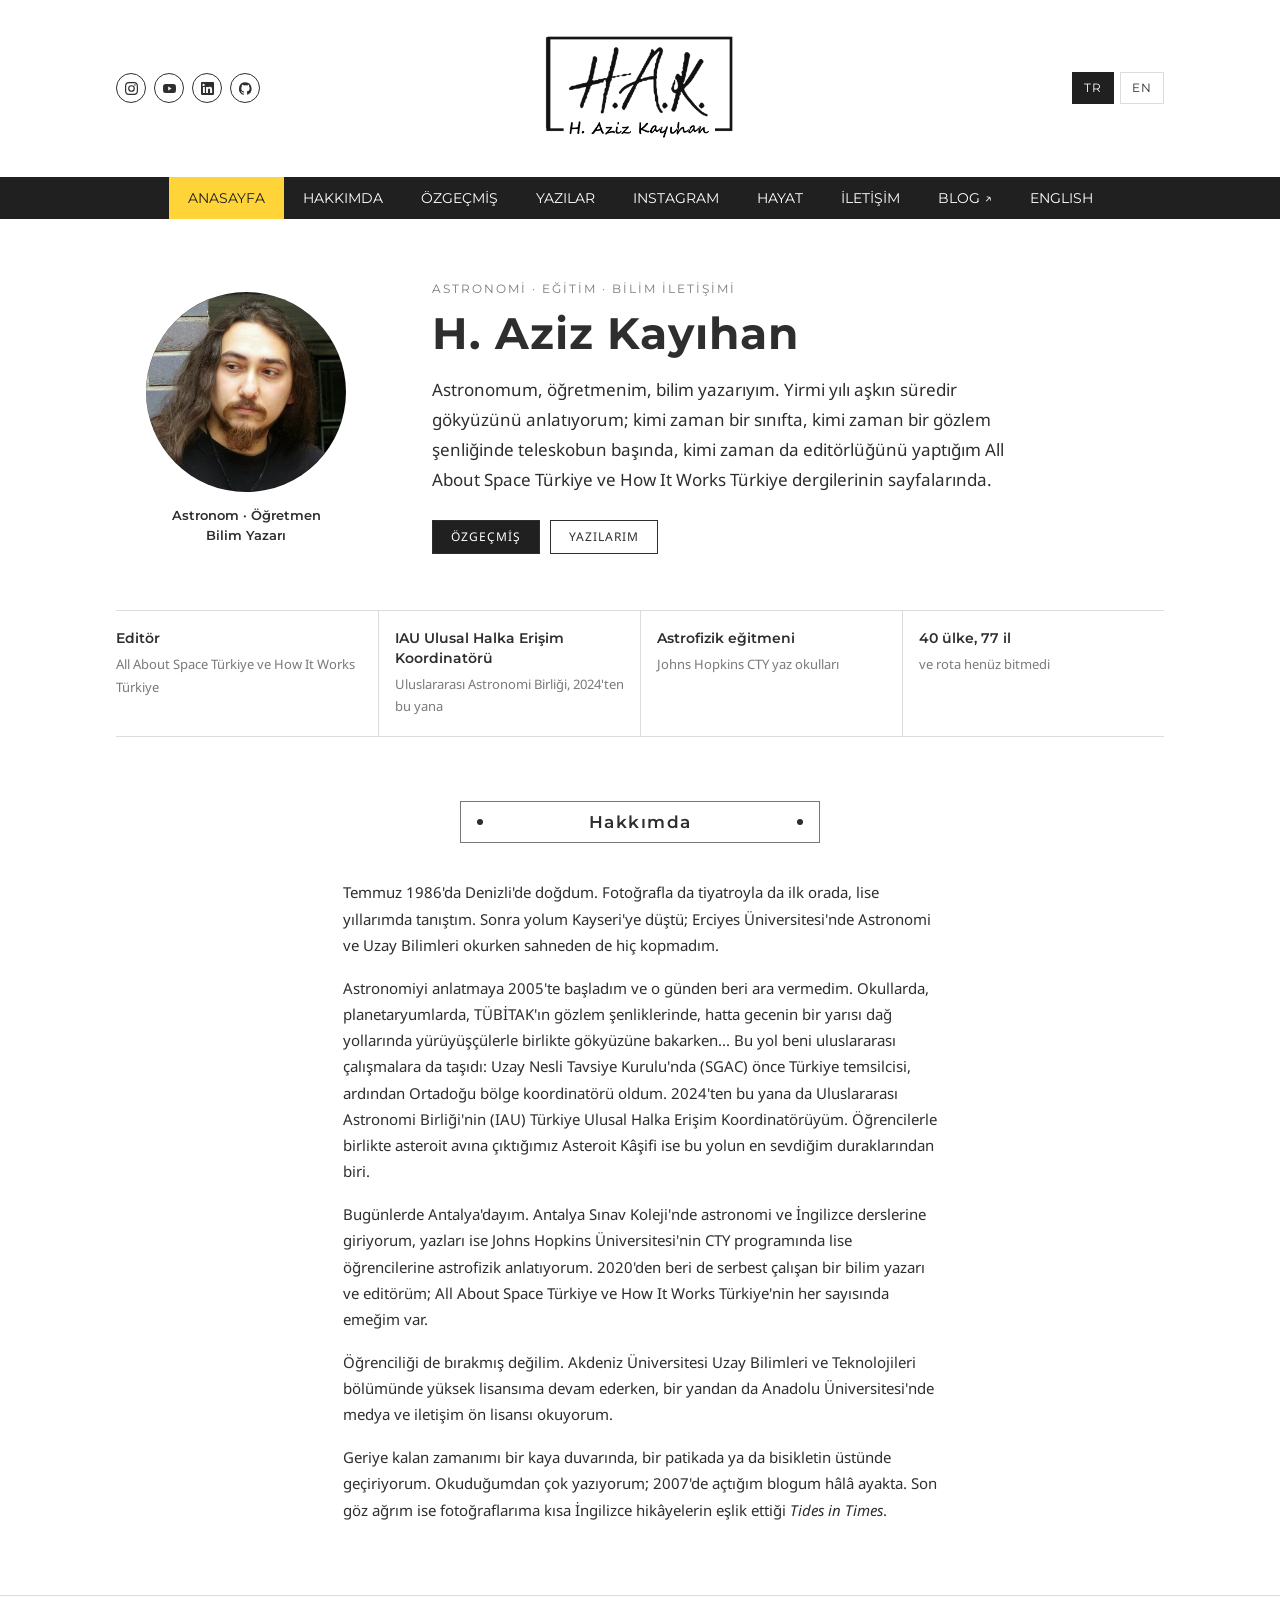
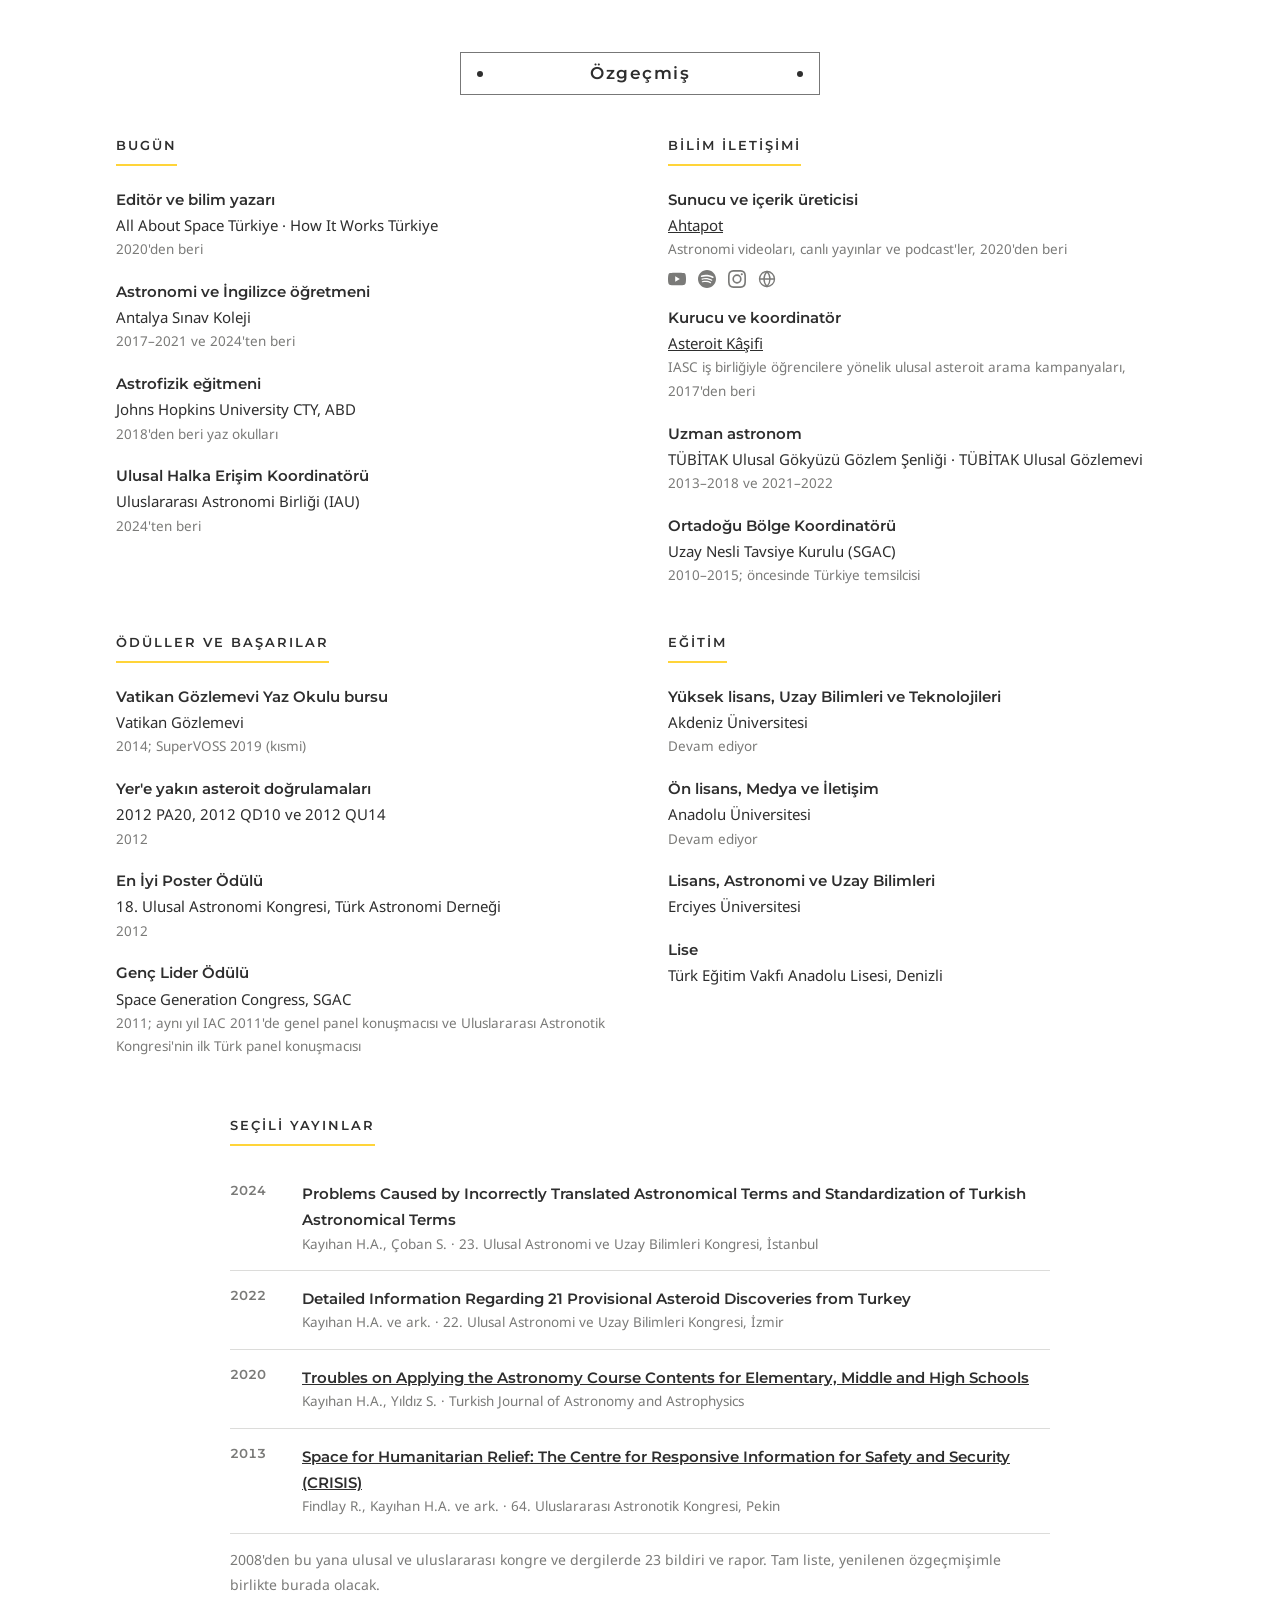
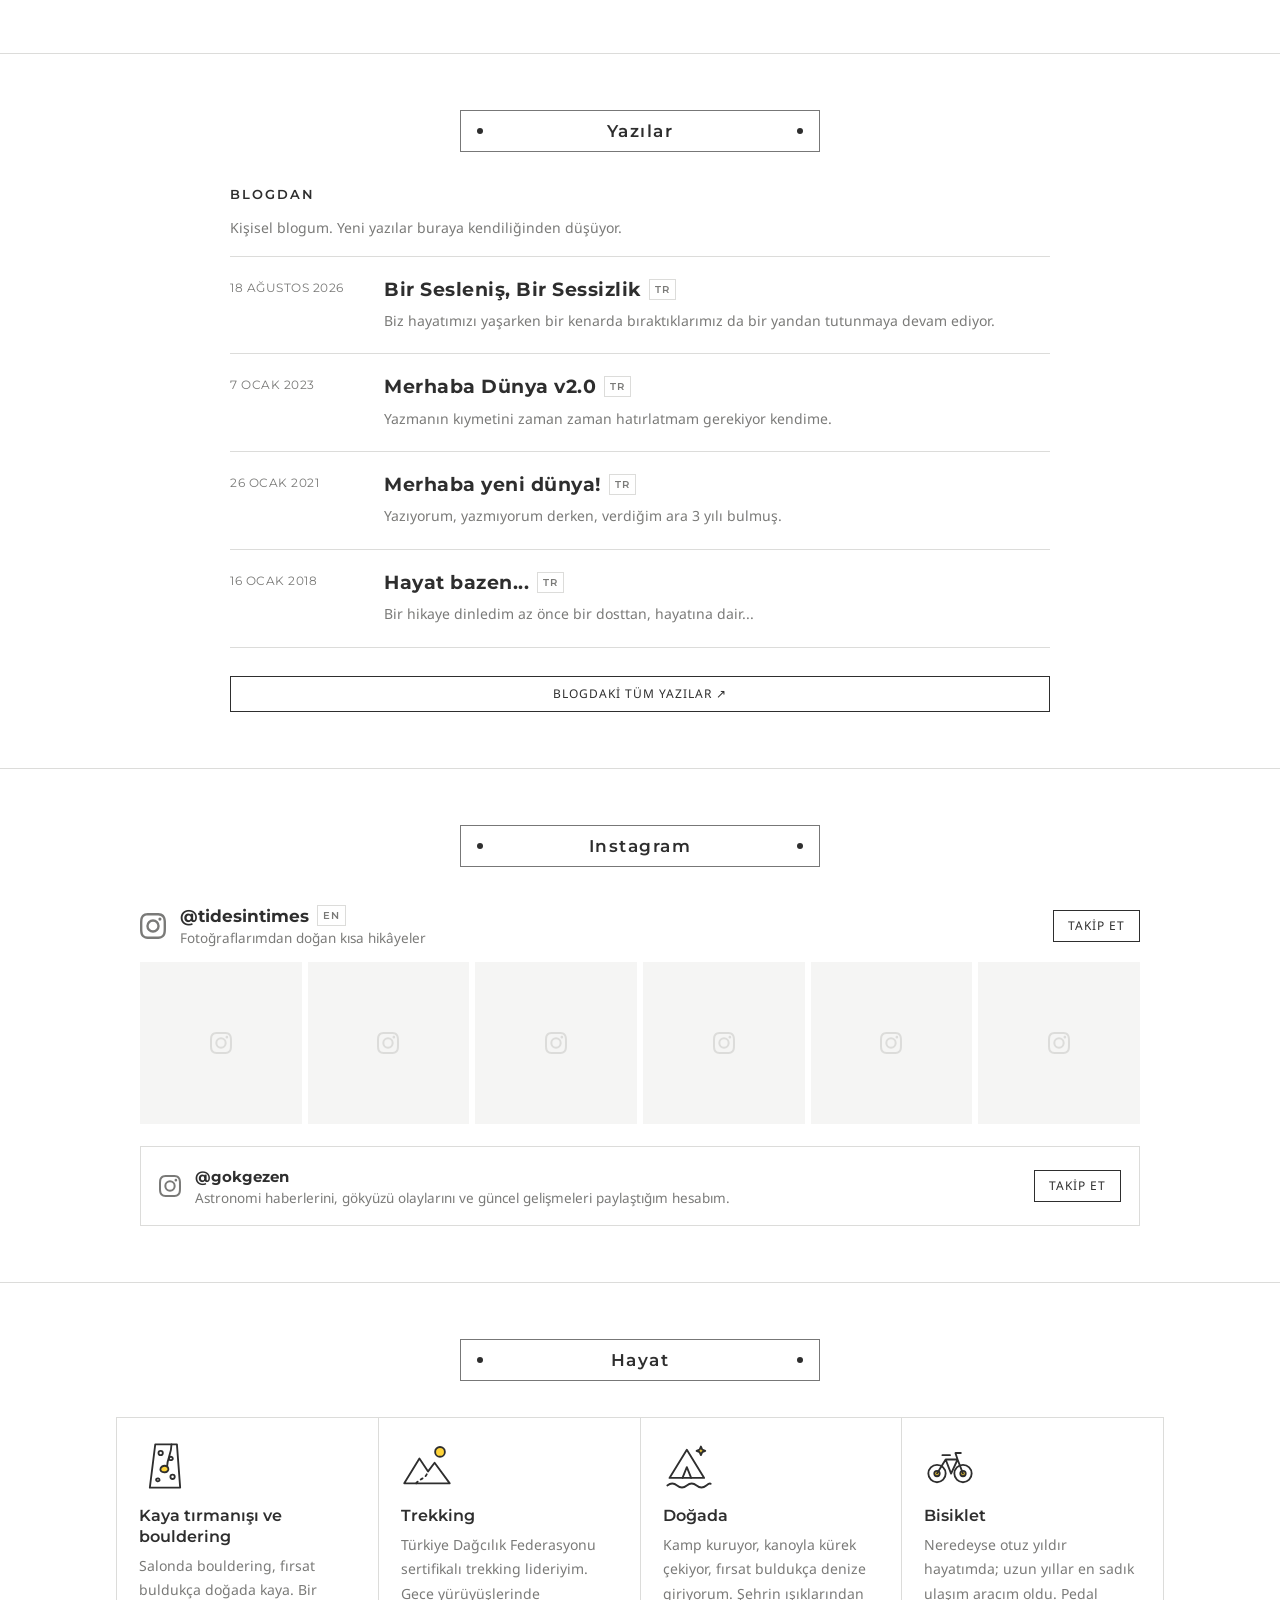
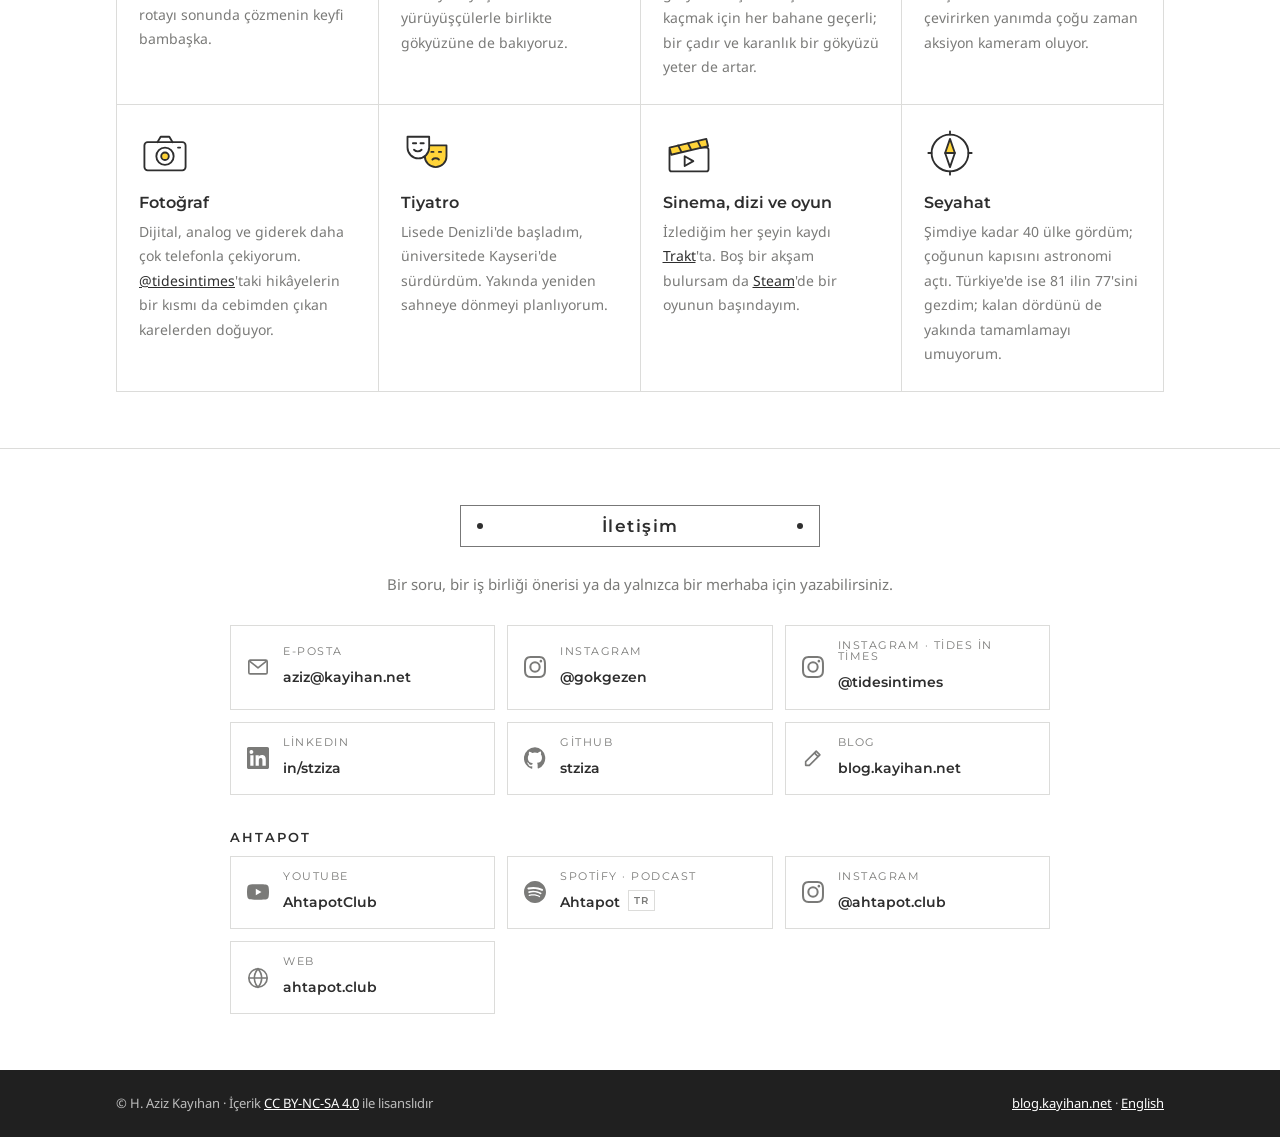
==== commit 873a1e6a: "Expand the IAC 2011 speaker note in both languages" ====
--- a/index.html
+++ b/index.html
@@ -335,7 +335,7 @@
             <li><span class="role">Vatikan Gözlemevi Yaz Okulu bursu</span><span class="org">Vatikan Gözlemevi</span><span class="note">2014; SuperVOSS 2019 (kısmi)</span></li>
             <li><span class="role">Yer'e yakın asteroit doğrulamaları</span><span class="org">2012 PA20, 2012 QD10 ve 2012 QU14</span><span class="note">2012</span></li>
             <li><span class="role">En İyi Poster Ödülü</span><span class="org">18. Ulusal Astronomi Kongresi, Türk Astronomi Derneği</span><span class="note">2012</span></li>
-            <li><span class="role">Genç Lider Ödülü</span><span class="org">Space Generation Congress, SGAC</span><span class="note">2011; aynı yıl IAC 2011'de genel oturum konuşmacısı</span></li>
+            <li><span class="role">Genç Lider Ödülü</span><span class="org">Space Generation Congress, SGAC</span><span class="note">2011; aynı yıl IAC 2011'de genel panel konuşmacısı ve Uluslararası Astronotik Kongresi'nin ilk Türk panel konuşmacısı</span></li>
           </ul>
         </div>
         <div>
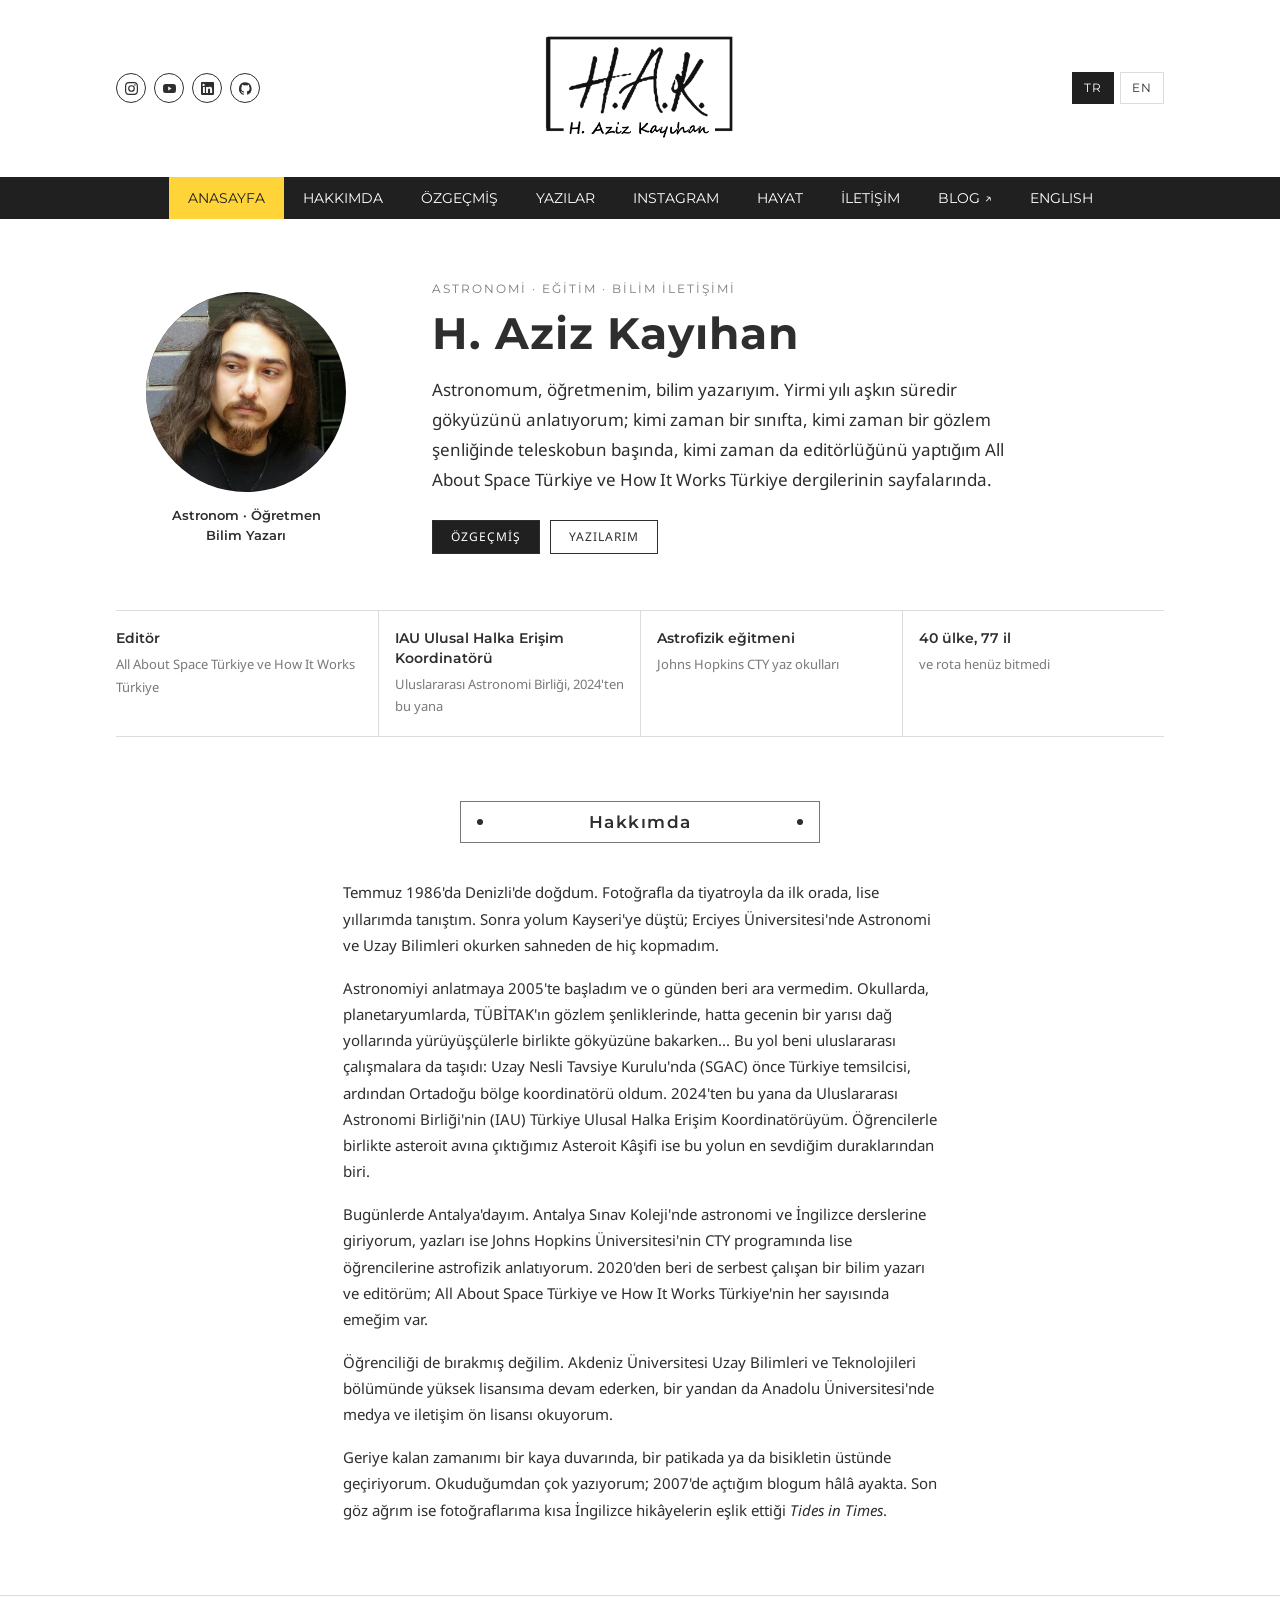
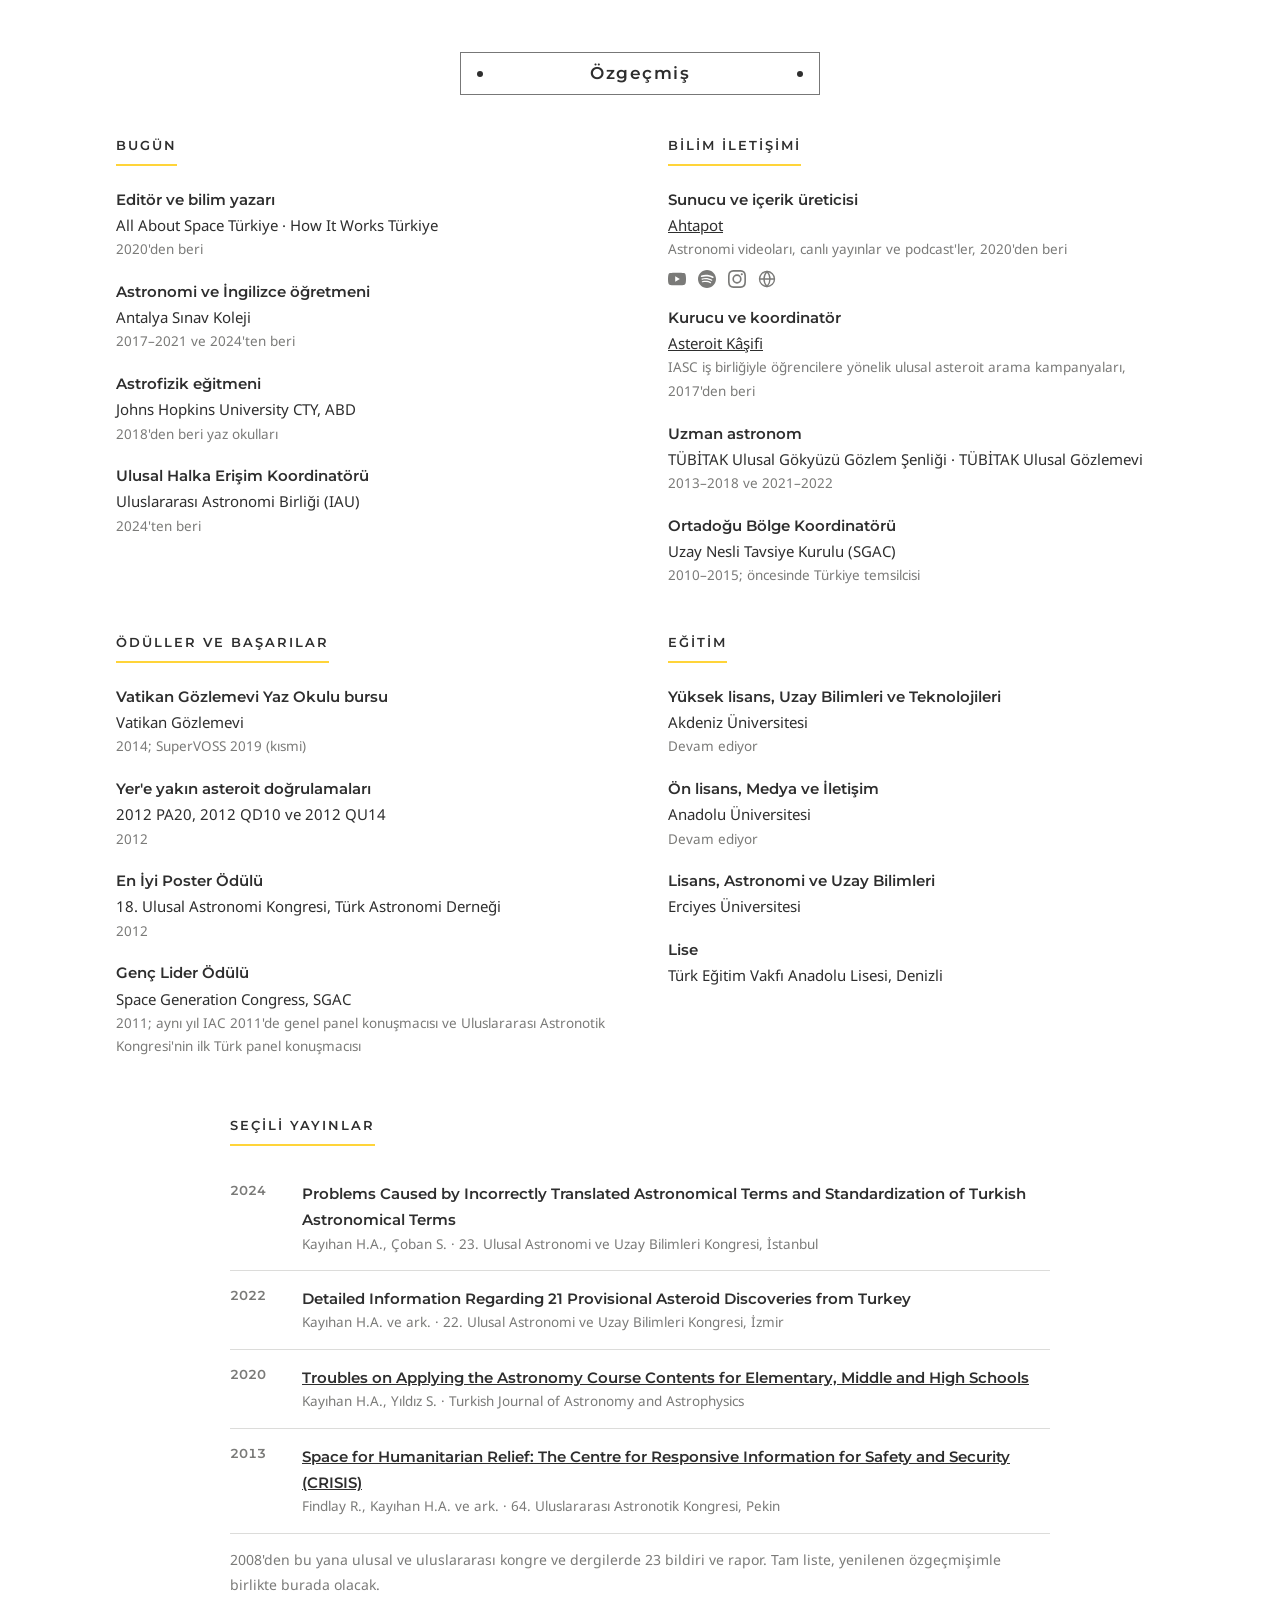
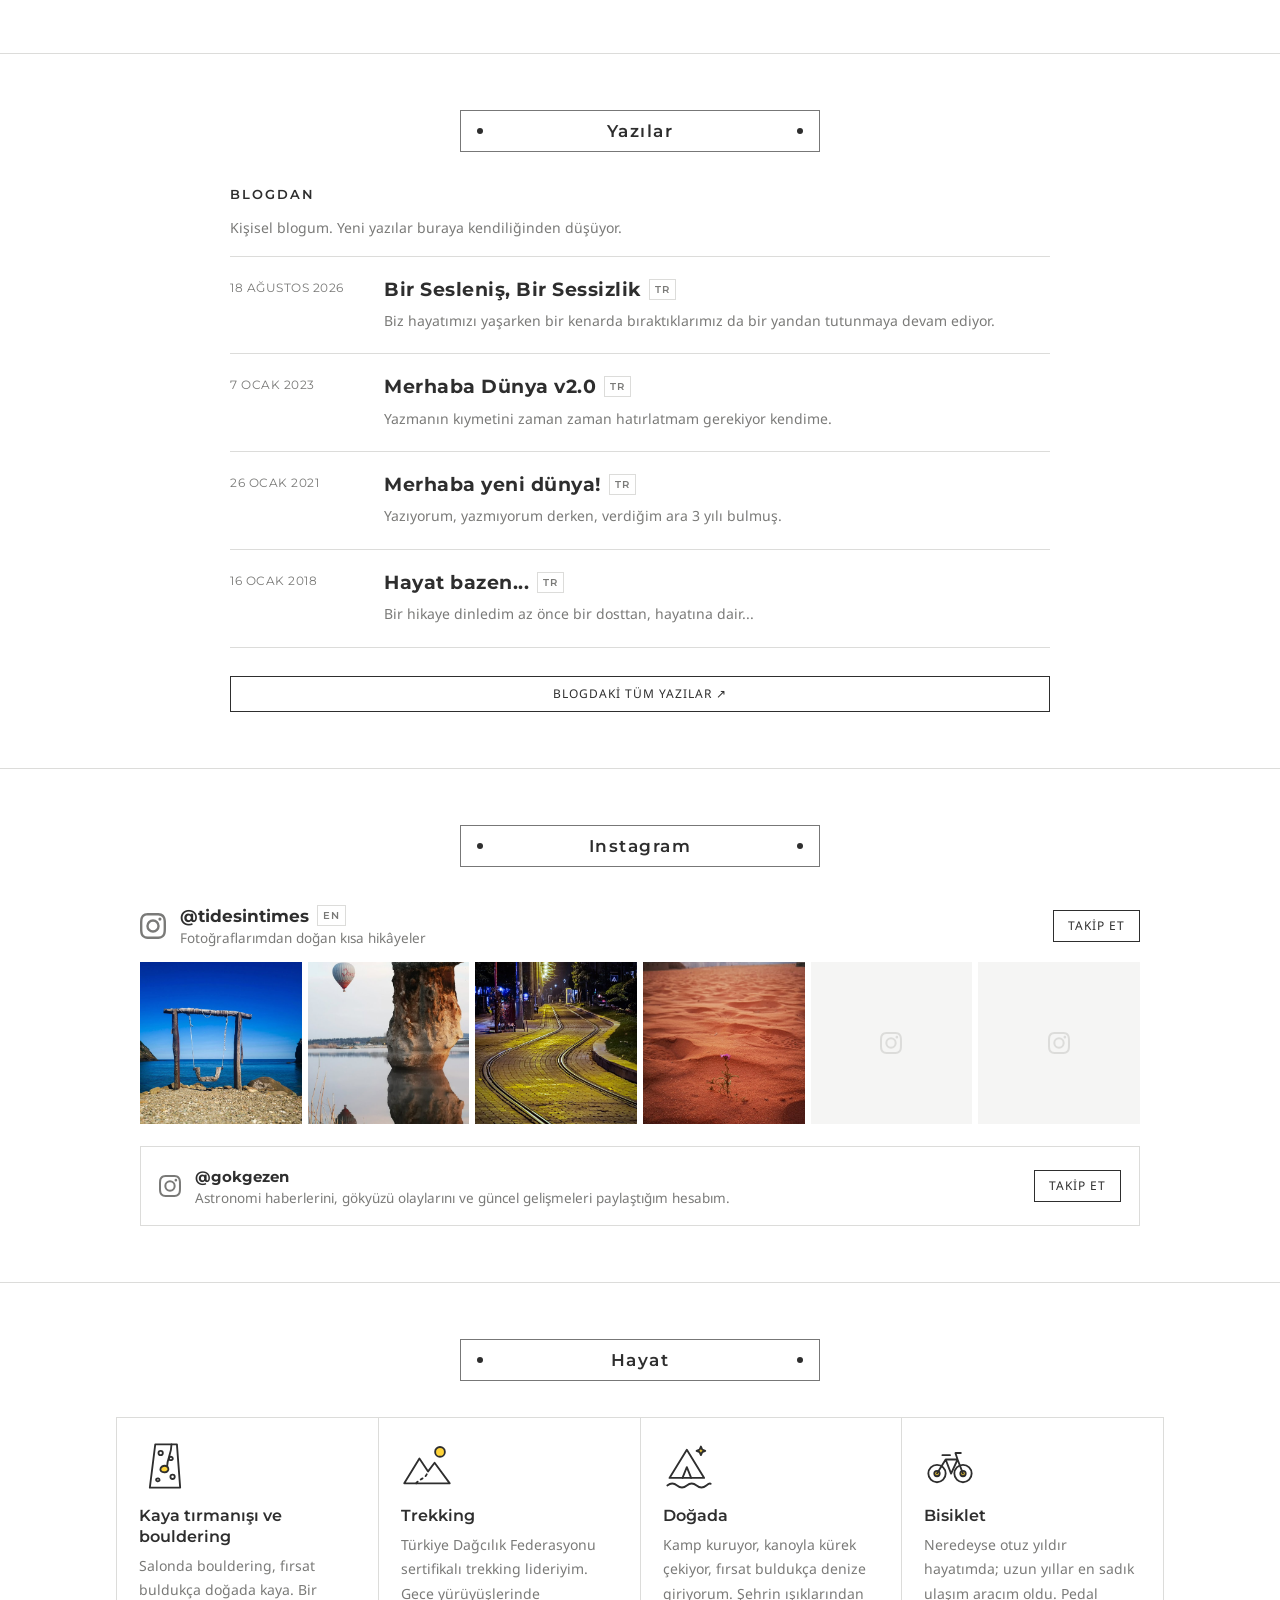
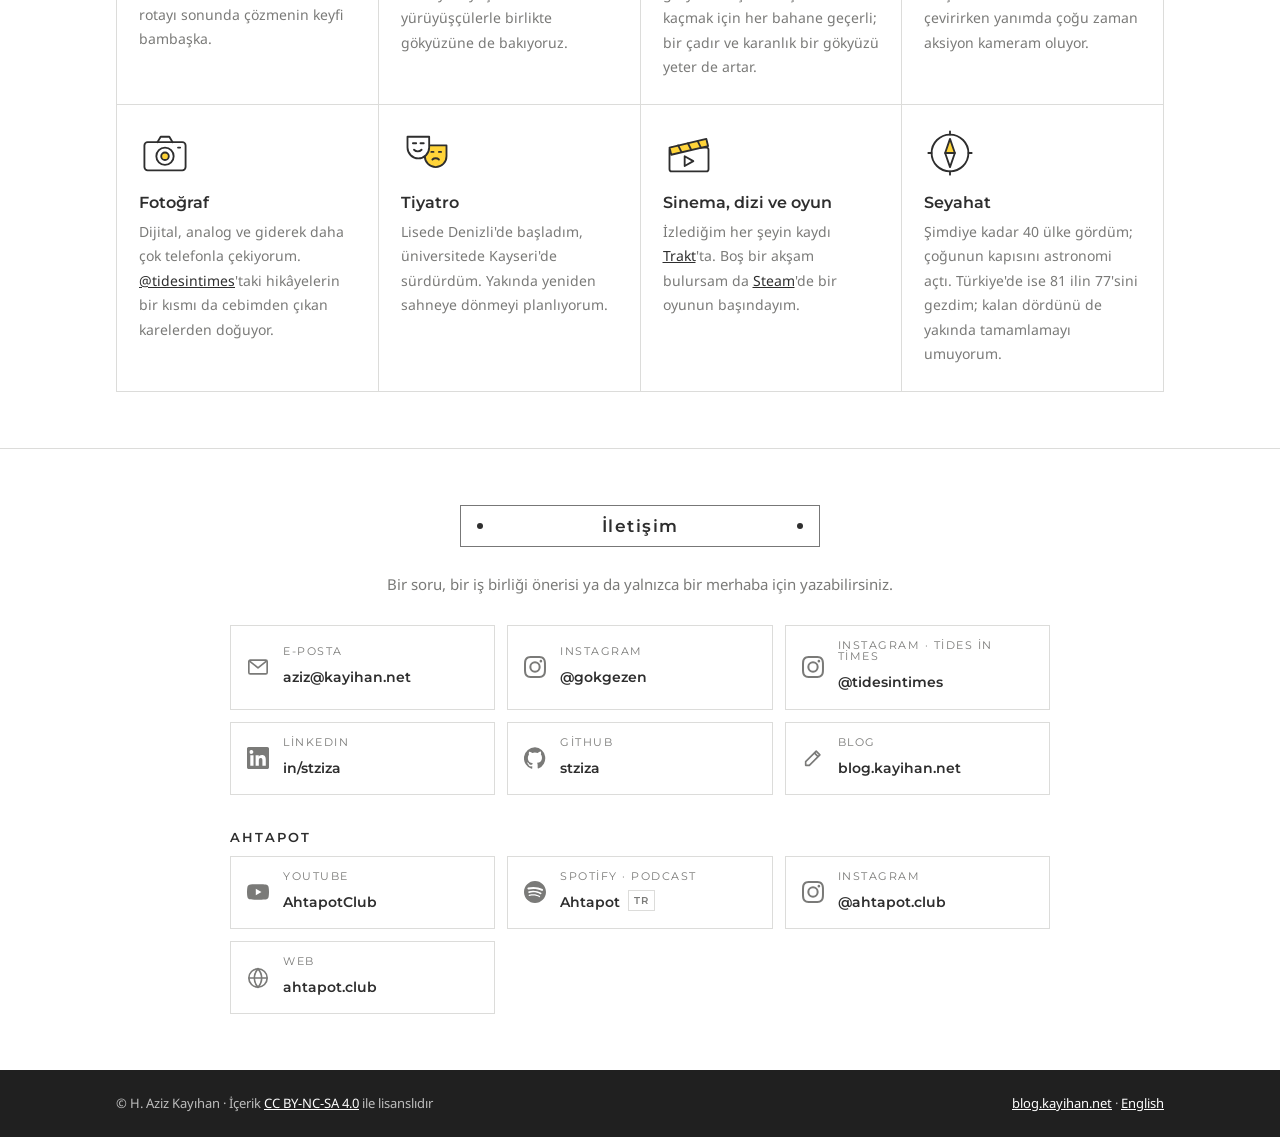
==== commit 293faea4: "Serve Instagram posts from this site Browser blockers can stop the third-party Behold feed, which le" ====
--- a/index.html
+++ b/index.html
@@ -378,9 +378,9 @@
   <section class="block" id="instagram">
     <div class="wrap">
       <div class="title"><h2>Instagram</h2></div>
-      <!-- @tidesintimes için Behold JSON feed adresini aşağıdaki data-feed içine yapıştırın (https://feeds.behold.so/...). Boş kalırsa kutular profil sayfasına bağlanır. -->
+      <!-- data/instagram.json ve img/ig/ her gün .github/workflows/instagram.yml ile Behold'dan güncellenir. -->
       <div class="igs">
-      <div class="ig" data-feed="">
+      <div class="ig" data-feed="data/instagram.json">
         <div class="ig-head"><svg><use href="#i-instagram"/></svg><div><a class="h" href="https://www.instagram.com/tidesintimes/" target="_blank" rel="noopener">@tidesintimes</a><span class="lang">EN</span><small>Fotoğraflarımdan doğan kısa hikâyeler</small></div><a class="btn" href="https://www.instagram.com/tidesintimes/" target="_blank" rel="noopener">Takip et</a></div>
         <div class="ig-grid"><a class="tile" href="https://www.instagram.com/tidesintimes/" target="_blank" rel="noopener" aria-label="@tidesintimes Instagram"><svg><use href="#i-instagram"/></svg></a><a class="tile" href="https://www.instagram.com/tidesintimes/" target="_blank" rel="noopener" aria-label="@tidesintimes Instagram"><svg><use href="#i-instagram"/></svg></a><a class="tile" href="https://www.instagram.com/tidesintimes/" target="_blank" rel="noopener" aria-label="@tidesintimes Instagram"><svg><use href="#i-instagram"/></svg></a><a class="tile" href="https://www.instagram.com/tidesintimes/" target="_blank" rel="noopener" aria-label="@tidesintimes Instagram"><svg><use href="#i-instagram"/></svg></a><a class="tile" href="https://www.instagram.com/tidesintimes/" target="_blank" rel="noopener" aria-label="@tidesintimes Instagram"><svg><use href="#i-instagram"/></svg></a><a class="tile" href="https://www.instagram.com/tidesintimes/" target="_blank" rel="noopener" aria-label="@tidesintimes Instagram"><svg><use href="#i-instagram"/></svg></a></div>
       </div>
@@ -458,6 +458,7 @@
   var MONTHS = ['Ocak','Şubat','Mart','Nisan','Mayıs','Haziran','Temmuz','Ağustos','Eylül','Ekim','Kasım','Aralık'];
   function fmt(iso){ var p = iso.split('-'); return +p[2] + ' ' + MONTHS[+p[1]-1] + ' ' + p[0]; }
   function esc(s){ var d = document.createElement('div'); d.textContent = s; return d.innerHTML.replace(/"/g,'&quot;'); }
+  function decode(s){ var t = document.createElement('textarea'); t.innerHTML = s; return t.value; }
   function clip(s, n){ s = s.replace(/\s+/g,' ').trim(); if (s.length <= n) return s; return s.slice(0, s.lastIndexOf(' ', n)) + '…'; }
 
   function render(items){
@@ -473,18 +474,22 @@
   if (m) { m.href = 'mailto:' + u + '@' + d; document.getElementById('mail-text').textContent = u + '@' + d; }
 
 
-  // Instagram: Behold JSON feed'i varsa son 6 gönderiyi göster.
+  // Instagram: sitede tutulan son gönderileri göster.
   Array.prototype.forEach.call(document.querySelectorAll('.ig[data-feed]'), function(panel){
     var url = panel.getAttribute('data-feed');
     if (!url) return;
+    var base = url.replace(/data\/instagram\.json$/, '');
     fetch(url).then(function(r){ return r.json(); }).then(function(d){
       var posts = (d.posts || []).slice(0, 6);
       if (!posts.length) return;
-      panel.querySelector('.ig-grid').innerHTML = posts.map(function(p){
-        var img = (p.sizes && p.sizes.medium && p.sizes.medium.mediaUrl) || p.thumbnailUrl || p.mediaUrl;
-        var alt = p.altText || clip(p.prunedCaption || p.caption || '', 90);
+      // Altıdan az gönderi varsa kalan kutular profil bağlantısı olarak durur.
+      var grid = panel.querySelector('.ig-grid');
+      var rest = Array.prototype.slice.call(grid.children, posts.length).map(function(t){ return t.outerHTML; }).join('');
+      grid.innerHTML = posts.map(function(p){
+        var img = base + p.image;
+        var alt = clip(p.alt || '', 90);
         return '<a class="tile has-img" href="'+esc(p.permalink)+'" target="_blank" rel="noopener"><img loading="lazy" src="'+esc(img)+'" alt="'+esc(alt)+'"></a>';
-      }).join('');
+      }).join('') + rest;
     }).catch(function(){ /* profil bağlantılı kutular kalır */ });
   });
 
@@ -497,7 +502,7 @@
       var items = entries.map(function(e){
         var link = (e.link || []).filter(function(l){ return l.rel === 'alternate'; })[0];
         var thumb = e.media$thumbnail ? e.media$thumbnail.url.replace(/\/s72-[^\/]*\//, '/w600-h400-p-k-no-nu/') : null;
-        return { t: e.title.$t, d: e.published.$t.slice(0,10), u: link ? link.href : 'http://blog.kayihan.net/', s: (e.summary ? e.summary.$t : ''), img: thumb };
+        return { t: e.title.$t, d: e.published.$t.slice(0,10), u: link ? link.href : 'http://blog.kayihan.net/', s: (e.summary ? decode(e.summary.$t) : ''), img: thumb };
       });
       if (items.length) render(items);
     } catch (err) { /* yedek liste kalır */ }
